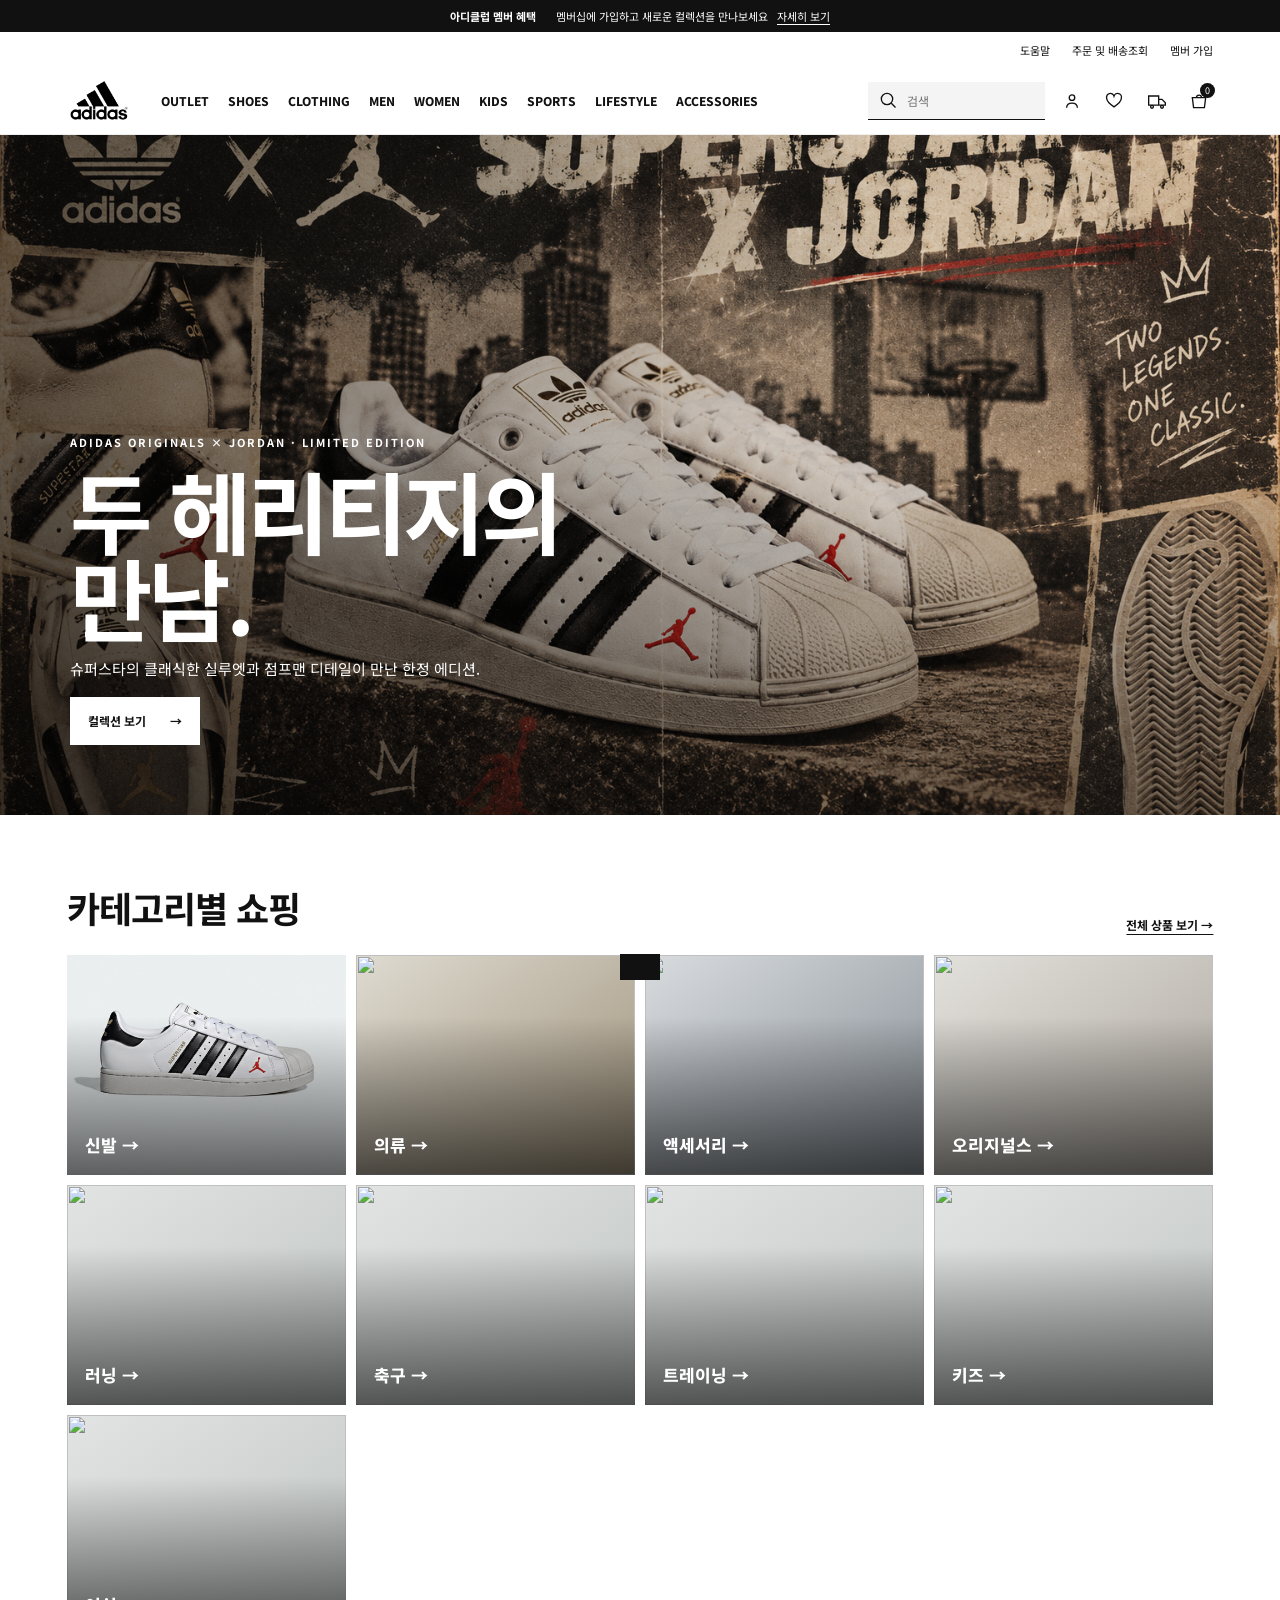
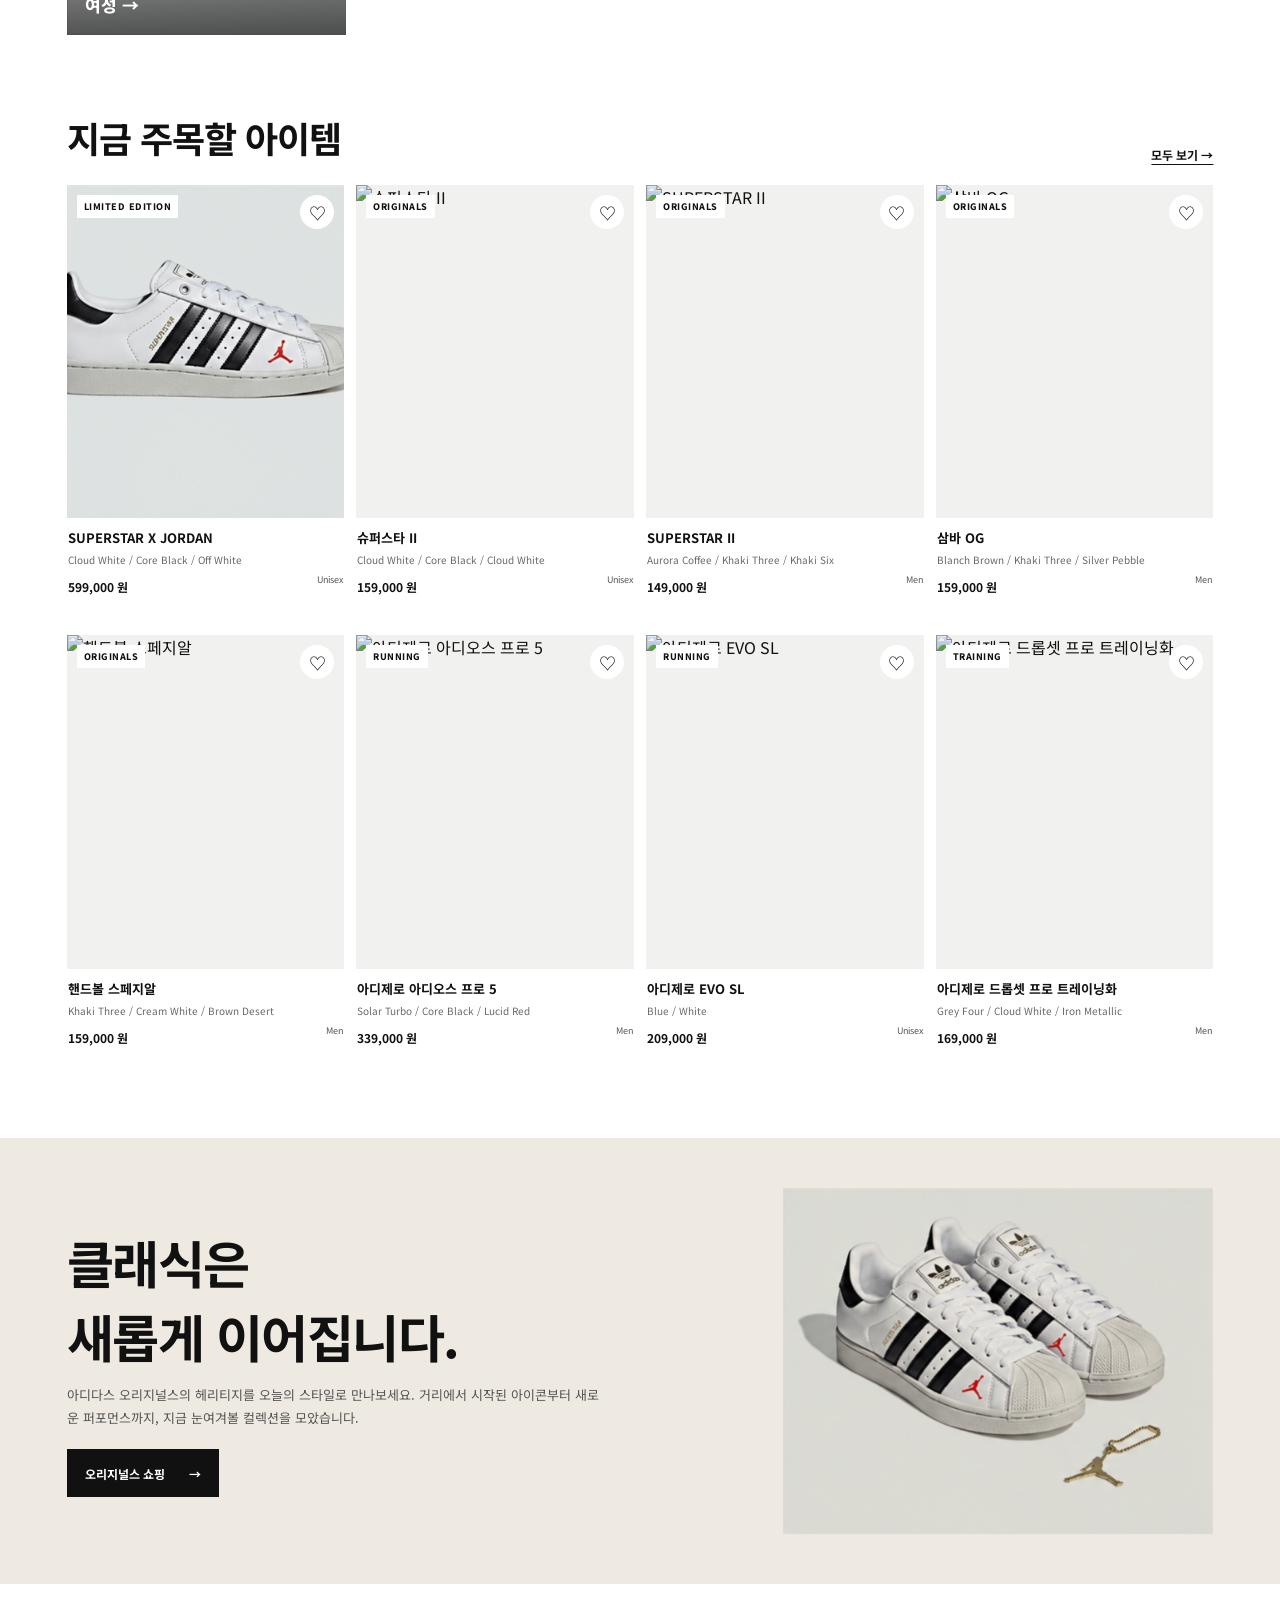
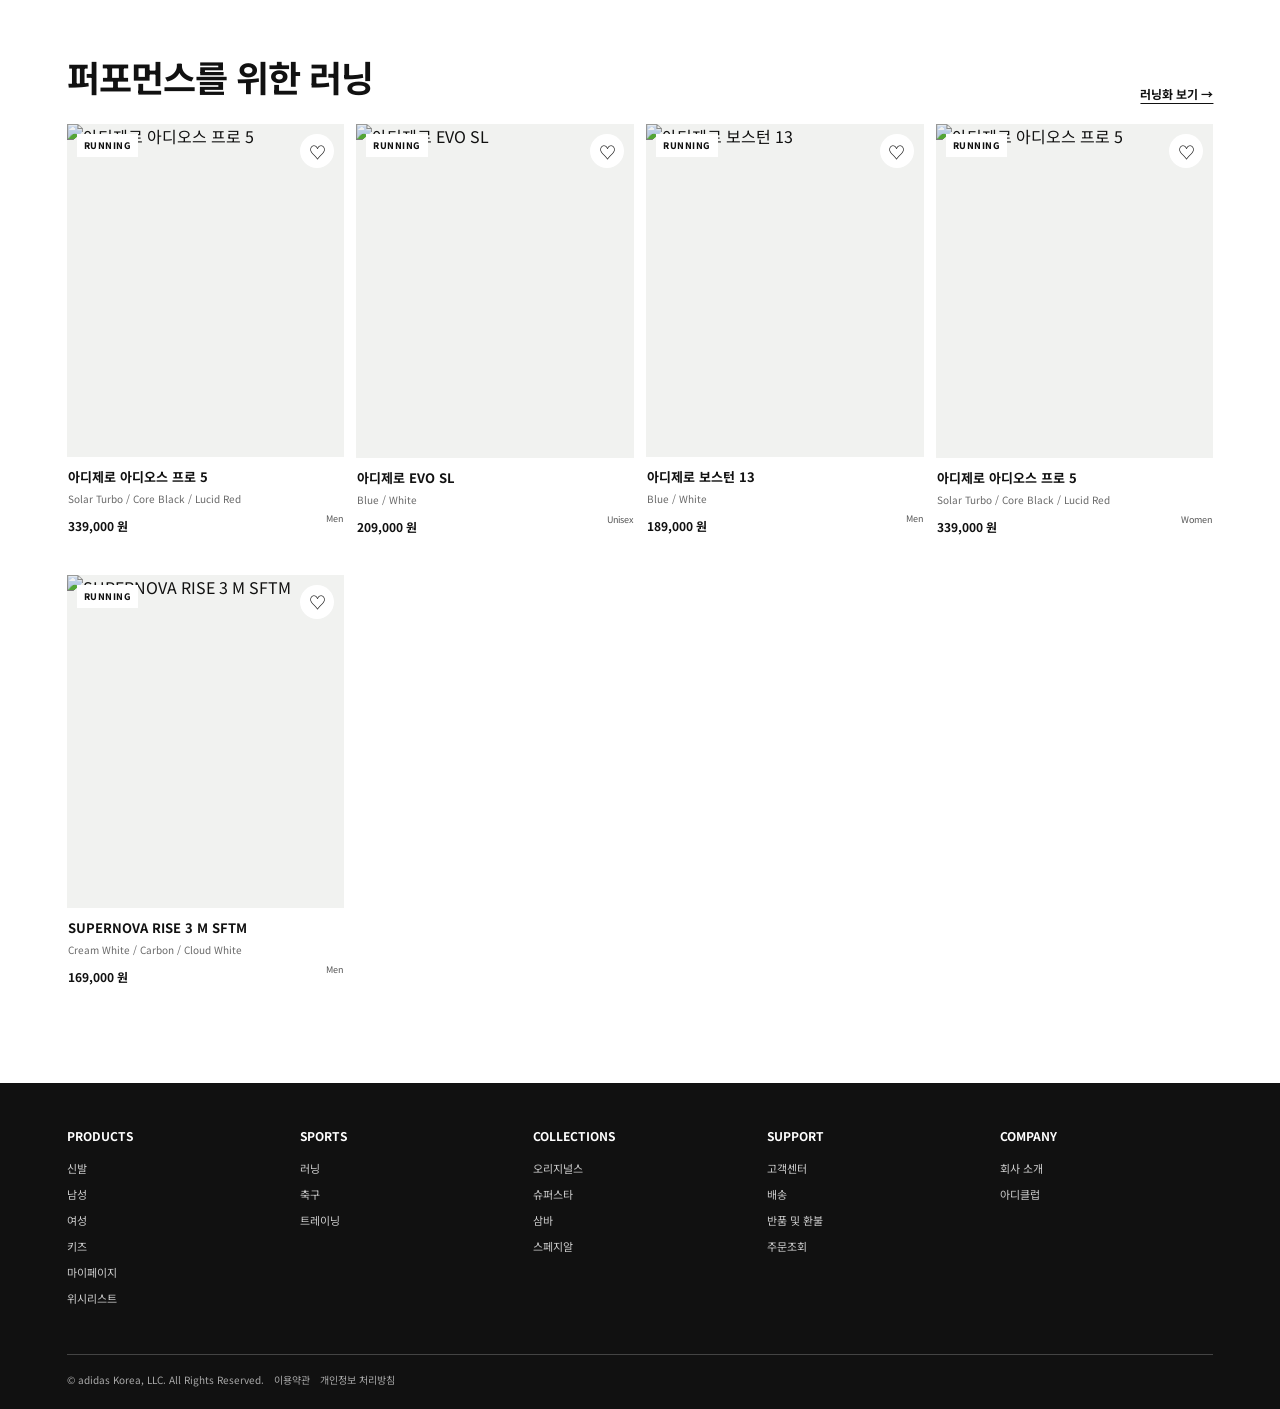
==== index.html @ e8826d16 "Add files via upload" ====
<!doctype html>
<html lang="ko"><head><meta charset="utf-8"><meta name="viewport" content="width=device-width,initial-scale=1"><meta name="theme-color" content="#fff"><title>아디다스 공식 온라인 스토어</title><link rel="stylesheet" href="store.css"></head>
<body data-page="home"><div id="siteHeader"></div>
<main>
  <section class="home-hero"><img src="superstar-jordan-banner.png" alt="SUPERSTAR X JORDAN 캠페인"><div class="home-hero-copy"><div class="eyebrow">ADIDAS ORIGINALS × JORDAN · LIMITED EDITION</div><h1>두 헤리티지의<br>만남.</h1><p>슈퍼스타의 클래식한 실루엣과 점프맨 디테일이 만난 한정 에디션.</p><a class="button-white" href="superstar-jordan.html">컬렉션 보기 <span>→</span></a></div></section>
  <div class="store-container">
    <section class="home-section"><div class="section-heading"><h2>카테고리별 쇼핑</h2><a href="shop.html?group=shoes">전체 상품 보기 →</a></div><div class="category-tiles"><a class="category-tile" href="shop.html?group=shoes"><img src="사진1_왼쪽측면.png" alt=""><span>신발 →</span></a><a class="category-tile" href="shop.html?group=apparel"><img src="https://assets.adidas.com/images/w_500%2Cf_auto%2Cq_auto/70a6980f8aab46d981b2caff95cc1ffb_9366/3_White_KE3537_21_model.jpg" alt=""><span>의류 →</span></a><a class="category-tile" href="shop.html?group=accessories"><img src="https://assets.adidas.com/images/w_500%2Cf_auto%2Cq_auto/9343f200fc4e45fab5b66e4a82f4fa54_9366/Black_KS4133_01_00_standard.jpg" alt=""><span>액세서리 →</span></a><a class="category-tile" href="shop.html?group=originals"><img src="https://assets.adidas.com/images/w_500%2Cf_auto%2Cq_auto/56cf3fa35119429eaad1c23fe228e741_9366/Grey_JQ7008_01_00_standard.jpg" alt=""><span>오리지널스 →</span></a><a class="category-tile" href="shop.html?group=running"><img src="https://assets.adidas.com/images/w_500%2Cf_auto%2Cq_auto/753efeb5c9a14ff6b27a553c275c39fe_9366/13_Blue_KI4776_HM1.jpg" alt=""><span>러닝 →</span></a><a class="category-tile" href="shop.html?group=football"><img src="https://assets.adidas.com/images/w_500%2Cf_auto%2Cq_auto/76fab24f47614338918eaeec1a0e15a5_9366/F50_FG_Green_KJ3433_22_model.jpg" alt=""><span>축구 →</span></a><a class="category-tile" href="shop.html?group=training"><img src="https://assets.adidas.com/images/w_500%2Cf_auto%2Cq_auto/9d2cd93dbb5c49eda4bb0950b386eb81_9366/Grey_LA6249_HM53.jpg" alt=""><span>트레이닝 →</span></a><a class="category-tile" href="shop.html?group=kids"><img src="https://assets.adidas.com/images/w_500%2Cf_auto%2Cq_auto/16e8c5ead8c84953977a2429f35731d9_9366/Pink_KK0449_01_00_standard.jpg" alt=""><span>키즈 →</span></a><a class="category-tile" href="shop.html?group=women"><img src="https://assets.adidas.com/images/w_500%2Cf_auto%2Cq_auto/8c179a7045a049c0b148382cd21a8190_9366/White_KJ8378_01_00_standard.jpg" alt=""><span>여성 →</span></a></div></section>
    <section class="home-section"><div class="section-heading"><h2>지금 주목할 아이템</h2><a href="shop.html?group=shoes">모두 보기 →</a></div><div class="product-grid" id="featuredProducts"></div></section>
  </div>
  <section class="editorial-band"><div><h2>클래식은<br>새롭게 이어집니다.</h2><p>아디다스 오리지널스의 헤리티지를 오늘의 스타일로 만나보세요. 거리에서 시작된 아이콘부터 새로운 퍼포먼스까지, 지금 눈여겨볼 컬렉션을 모았습니다.</p><a class="button-black" href="shop.html?group=originals">오리지널스 쇼핑 <span>→</span></a></div><img src="사진2_두켤레.png" alt="슈퍼스타와 점프맨 디테일"></section>
  <div class="store-container"><section class="home-section"><div class="section-heading"><h2>퍼포먼스를 위한 러닝</h2><a href="shop.html?group=running">러닝화 보기 →</a></div><div class="product-grid" id="runningProducts"></div></section></div>
</main><div id="siteFooter"></div><div id="cartRoot"></div><div class="toast" id="storeToast" role="status"></div><script src="catalog.js"></script><script src="store.js"></script></body></html>
---- store.css ----
@import url('https://fonts.googleapis.com/css2?family=Noto+Sans+KR:wght@400;500;600;700;800;900&display=swap');
:root{--ink:#111;--line:#dedede;--muted:#686868;--paper:#f5f5f2;--acid:#ede734;--red:#a6382b}
*{box-sizing:border-box}html{scroll-behavior:smooth}body{margin:0;color:var(--ink);font-family:'Noto Sans KR',Arial,sans-serif}button,input,select{font:inherit}button,a{color:inherit}button{cursor:pointer}a{text-decoration:none}
.promo{min-height:32px;display:flex;align-items:center;justify-content:center;gap:9px;background:#111;color:#fff;font-size:11px}.promo a{text-decoration:underline;text-underline-offset:3px}
.utility{height:35px;display:flex;justify-content:flex-end;align-items:center;gap:22px;padding:0 5.2%;font-size:11px}.utility a:hover{text-decoration:underline}
.store-nav{height:68px;position:sticky;top:0;z-index:20;background:#fff;display:flex;align-items:center;gap:30px;padding:0 5.2%;border-bottom:1px solid #eee}
.store-logo img{display:block;width:64px;height:auto}.store-links{height:100%;display:flex;align-items:center;gap:19px;flex:1}.store-links a{height:100%;display:flex;align-items:center;position:relative;font-size:12px;font-weight:800}.store-links a:hover:after{content:'';position:absolute;bottom:0;left:0;right:0;height:3px;background:#111}
.store-tools{display:flex;align-items:center;gap:12px}.store-search{height:38px;display:flex;align-items:center;gap:7px;padding:0 10px;background:#f4f4f4;border-bottom:1px solid #111}.store-search input{width:130px;border:0;outline:0;background:transparent;font-size:12px}.store-search svg,.store-icon svg{width:20px;height:20px;fill:none;stroke:currentColor;stroke-width:1.6}.store-icon{position:relative;display:grid;place-items:center;width:30px;height:34px;border:0;background:none}.store-icon .count{position:absolute;right:-2px;top:-1px;min-width:15px;height:15px;padding:0 3px;border-radius:9px;background:#111;color:white;font-size:9px;text-align:center;line-height:15px}
.store-container{max-width:1520px;margin:auto;padding:0 5.2%}.store-crumb{padding:20px 0;color:#666;font-size:11px}.store-crumb a:hover{text-decoration:underline}
.product-page-gallery:has(img:only-child){grid-template-columns:1fr}
.home-hero{position:relative;min-height:min(680px,62vw);display:flex;align-items:flex-end;overflow:hidden;background:#201d19;color:#fff}.home-hero img{position:absolute;inset:0;width:100%;height:100%;object-fit:cover;object-position:center}.home-hero:after{content:'';position:absolute;inset:0;background:linear-gradient(90deg,#0009,#0001 68%),linear-gradient(0deg,#0007,transparent 55%)}.home-hero-copy{position:relative;z-index:1;max-width:660px;padding:5.5%}.home-hero-copy .eyebrow{font-size:11px;letter-spacing:2px;font-weight:700}.home-hero-copy h1{max-width:650px;margin:16px 0;font-size:clamp(42px,7vw,92px);line-height:.97;letter-spacing:-4px}.home-hero-copy p{font-size:15px;line-height:1.7}.button-black,.button-white{min-height:48px;display:inline-flex;align-items:center;justify-content:center;gap:24px;padding:0 17px;background:#fff;color:#111;border:1px solid #fff;font-weight:700;font-size:12px}.button-black{background:#111;color:#fff;border-color:#111}.button-white:hover{background:var(--acid);border-color:var(--acid)}.button-black:hover{background:#333}
.home-section{padding:66px 0 10px}.section-heading{display:flex;align-items:end;justify-content:space-between;gap:20px;margin-bottom:22px}.section-heading h2{margin:0;font-size:clamp(24px,3vw,36px);letter-spacing:-1px}.section-heading a{font-size:12px;font-weight:700;text-decoration:underline;text-underline-offset:4px}.category-tiles{display:grid;grid-template-columns:repeat(4,1fr);gap:10px}.category-tile{position:relative;min-height:220px;display:flex;align-items:flex-end;overflow:hidden;padding:18px;background:linear-gradient(145deg,#e2e4e3,#bfc4c1)}.category-tile:before{content:'';position:absolute;inset:0;background:linear-gradient(0deg,#0008,transparent 65%);transition:opacity .25s}.category-tile:nth-child(2){background:linear-gradient(145deg,#dfdbd1,#9a8d76)}.category-tile:nth-child(3){background:linear-gradient(145deg,#d8dcdf,#848b92)}.category-tile:nth-child(4){background:linear-gradient(145deg,#e3e1dc,#a9a39b)}.category-tile:hover:before{opacity:.7}.category-tile span{position:relative;color:#fff;font-size:17px;font-weight:800}
.product-grid{display:grid;grid-template-columns:repeat(4,minmax(0,1fr));gap:28px 12px}.product-card{min-width:0;position:relative}.product-card>a:first-child{display:block}.product-card-image{position:relative;overflow:hidden;aspect-ratio:4/4.8;background:#f1f2f0}.product-card-image img{width:100%;height:100%;object-fit:cover;display:block;mix-blend-mode:multiply;transition:transform .35s}.product-card:hover .product-card-image img{transform:scale(1.035)}.product-badge{position:absolute;top:10px;left:10px;padding:5px 7px;background:#fff;font-size:9px;font-weight:800;letter-spacing:.5px}.product-wish{position:absolute;right:10px;top:10px;border:0;background:#fff;width:34px;height:34px;border-radius:50%;font-size:17px}.product-meta{padding:10px 1px}.product-meta h3{font-size:13px;margin:0 0 5px;font-weight:700}.product-meta p{margin:0 0 6px;font-size:10px;color:var(--muted)}.product-meta strong{font-size:12px}.product-meta .tag{float:right;font-size:9px;color:#555}
.editorial-band{margin-top:70px;padding:50px 5.2%;background:#eeeae1;display:flex;align-items:center;justify-content:space-between;gap:35px}.editorial-band h2{font-size:clamp(28px,4vw,52px);margin:0 0 10px;letter-spacing:-1.5px}.editorial-band p{max-width:540px;color:#555;font-size:13px;line-height:1.8;margin:0 0 20px}.editorial-band img{width:min(38%,430px);mix-blend-mode:multiply}
.category-heading{padding:28px 0 16px}.category-heading h1{font-size:32px;margin:0 0 9px}.category-heading p{color:#555;font-size:12px;margin:0}.category-controls{display:flex;align-items:center;justify-content:space-between;border-top:1px solid var(--line);border-bottom:1px solid var(--line);padding:13px 0;margin:13px 0 24px}.category-controls label{font-size:12px}.category-controls select{margin-left:8px;padding:8px 30px 8px 9px;border:1px solid #aaa;background:#fff}.result-count{color:#666;font-size:11px}.product-page{display:grid;grid-template-columns:minmax(0,1.5fr) minmax(340px,.75fr);gap:54px;align-items:start}.product-page-gallery{display:grid;grid-template-columns:1fr 1fr;gap:8px}.product-page-gallery img{width:100%;aspect-ratio:1;object-fit:cover;background:#f0f1ef;mix-blend-mode:multiply}.product-page-info{position:sticky;top:88px;padding:14px 0 25px}.product-page-info .eyebrow{color:#777;font-weight:700;font-size:10px;letter-spacing:1.1px}.product-page-info h1{font-size:29px;line-height:1.2;margin:12px 0 7px}.product-page-info .subtitle{color:#555;font-size:12px}.product-rating{font-size:12px;margin:16px 0 10px}.product-price{font-size:19px;font-weight:800;margin:18px 0}.product-color{font-size:12px;color:#555;margin:12px 0 18px}.size-title{display:flex;justify-content:space-between;align-items:center;font-size:12px;margin:20px 0 10px}.size-title a{text-decoration:underline}.product-sizes{display:grid;grid-template-columns:repeat(5,1fr);gap:7px}.product-sizes button{height:42px;background:white;border:1px solid #bbb;font-size:12px}.product-sizes button:hover,.product-sizes button.selected{border:2px solid #111}.detail-add{width:100%;height:53px;display:flex;justify-content:space-between;align-items:center;margin-top:18px;padding:0 17px;background:#111;color:#fff;border:0;font-size:13px;font-weight:700}.detail-add:hover{background:#333}.detail-desc{margin:25px 0;padding:20px 0;border-top:1px solid #ddd;border-bottom:1px solid #ddd;color:#555;font-size:12px;line-height:1.8}.store-rating-line{font-size:12px}
.site-footer{margin-top:76px;padding:44px 5.2% 20px;background:#111;color:#fff}.footer-columns{max-width:1520px;margin:auto;display:grid;grid-template-columns:repeat(5,1fr);gap:20px}.footer-columns h3{font-size:12px;margin:0 0 16px}.footer-columns a{display:block;color:#ccc;font-size:11px;margin:10px 0}.footer-columns a:hover{color:#fff;text-decoration:underline}.footer-legal{max-width:1520px;margin:38px auto 0;padding-top:16px;border-top:1px solid #444;color:#aaa;font-size:10px;line-height:1.8}
.cart-shade{display:none;position:fixed;inset:0;z-index:60;background:#0007}.cart-shade.open{display:block}.cart-panel{position:absolute;right:0;top:0;height:100%;width:min(440px,100%);padding:22px;background:#fff;overflow:auto;box-shadow:-8px 0 30px #0002}.cart-panel-head{display:flex;justify-content:space-between;align-items:center;padding-bottom:16px;border-bottom:1px solid #ddd}.cart-panel-head h2{font-size:19px;margin:0}.cart-close{border:0;background:none;font-size:26px}.cart-line{display:grid;grid-template-columns:90px 1fr;gap:13px;padding:17px 0;border-bottom:1px solid #ddd}.cart-line img{width:90px;height:90px;object-fit:cover;background:#f1f1ef;mix-blend-mode:multiply}.cart-line h3{margin:0 0 6px;font-size:13px}.cart-line p{margin:4px 0;color:#666;font-size:10px}.cart-quantity{display:flex;align-items:center;gap:9px;margin-top:9px}.cart-quantity button{width:26px;height:26px;border:1px solid #bbb;background:white}.cart-total{display:flex;justify-content:space-between;border-top:1px solid #ddd;padding:18px 0;font-size:13px;font-weight:800}.cart-empty{padding:60px 0;text-align:center;color:#555;font-size:13px}.checkout-form{display:grid;gap:12px}.checkout-form label{display:grid;gap:6px;font-size:11px;font-weight:700}.checkout-form input{border:1px solid #aaa;padding:12px;font:inherit;font-weight:400}.checkout-form button,.checkout-next{width:100%;min-height:48px;background:#111;color:#fff;border:0;margin-top:10px;font-weight:700}.checkout-option{display:flex!important;align-items:center;grid-template-columns:20px 1fr!important;gap:9px!important;padding:13px;border:1px solid #ddd}.order-status{margin-top:12px;padding:13px;background:#f3f3f1;font-size:11px;line-height:1.8}.toast{position:fixed;z-index:80;bottom:20px;left:50%;transform:translate(-50%,100px);padding:13px 20px;background:#111;color:#fff;font-size:12px;transition:.25s}.toast.show{transform:translate(-50%,0)}
@media(max-width:900px){.store-nav{gap:18px;padding:0 3%}.store-links{gap:11px}.store-links a{font-size:10px}.store-container{padding:0 3%}.product-grid{grid-template-columns:repeat(3,minmax(0,1fr))}.product-page{gap:28px}.store-search input{width:85px}}
.category-official-link{display:inline-block;margin-top:9px;font-size:11px;text-decoration:underline;text-underline-offset:3px}
@media(max-width:650px){.promo{min-height:30px;font-size:10px}.utility{display:none}.store-nav{height:58px;padding:0 13px;gap:15px}.store-logo img{width:48px}.store-links{display:none}.store-tools{margin-left:auto;gap:7px}.store-search{width:32px;padding:0;justify-content:center;background:#fff;border:0}.store-search input{display:none}.store-container{padding:0 14px}.store-crumb{padding:13px 0;font-size:10px}.home-hero{min-height:590px;min-height:75svh}.home-hero img{object-position:58% center}.home-hero-copy{padding:24px}.home-hero-copy h1{font-size:51px;letter-spacing:-2.7px}.home-hero-copy p{font-size:12px}.category-tiles{grid-template-columns:repeat(2,1fr);gap:8px}.category-tile{min-height:155px;padding:12px}.category-tile span{font-size:14px}.home-section{padding-top:43px}.section-heading h2{font-size:23px}.section-heading a{font-size:10px}.product-grid{grid-template-columns:repeat(2,minmax(0,1fr));gap:19px 8px}.product-meta h3{font-size:12px}.product-meta strong{font-size:11px}.product-badge{top:7px;left:7px;font-size:8px}.product-wish{top:7px;right:7px;width:29px;height:29px}.editorial-band{margin-top:45px;padding:30px 18px;display:block}.editorial-band img{width:100%;max-height:210px;object-fit:cover;margin-top:18px}.category-heading{padding-top:15px}.category-heading h1{font-size:26px}.category-controls{align-items:flex-start;gap:8px}.product-page{display:flex;flex-direction:column;gap:0}.product-page-gallery{width:calc(100% + 28px);margin-left:-14px;display:flex;overflow:auto;scroll-snap-type:x mandatory}.product-page-gallery img{flex:0 0 100%;scroll-snap-align:start}.product-page-info{position:static;width:100%;padding-top:22px}.product-page-info h1{font-size:24px}.product-sizes{grid-template-columns:repeat(4,1fr)}.footer-columns{grid-template-columns:repeat(2,1fr);gap:20px 13px}.site-footer{padding:35px 18px 17px}.footer-legal{margin-top:25px}.cart-panel{padding:18px}}
.store-tools{position:relative}.search-results{display:none;position:absolute;z-index:45;right:155px;top:44px;width:min(390px,calc(100vw - 28px));max-height:70vh;overflow:auto;background:#fff;border:1px solid #ddd;box-shadow:0 12px 30px #0002}.search-results.open{display:block}.search-hit{display:grid;grid-template-columns:58px 1fr auto;align-items:center;gap:11px;padding:9px;border-bottom:1px solid #eee}.search-hit:hover{background:#f5f5f5}.search-hit img{width:58px;height:58px;object-fit:cover;background:#f1f1ef}.search-hit span{display:grid;gap:5px}.search-hit b{font-size:12px}.search-hit small{color:#666;font-size:10px}.search-hit strong{font-size:10px}.search-empty{margin:0;padding:18px;font-size:12px;color:#555}.checkout-note{margin:12px 0;color:#666;font-size:10px;line-height:1.6}
.search-results{right:0;left:auto}
@media(max-width:650px){.store-nav{gap:10px}.store-logo img{width:42px}.store-tools{gap:4px}.store-search{width:clamp(118px,36vw,150px);padding:0 7px;gap:5px}.store-search input{display:block;width:100%;min-width:0;font-size:11px}.store-icon{width:27px}.search-results{right:0;left:auto;top:43px;width:min(360px,calc(100vw - 24px))}}
.category-tile img{position:absolute;z-index:0;inset:0;width:100%;height:100%;object-fit:cover;transition:transform .4s}.category-tile:before{z-index:1;background:linear-gradient(0deg,#0009,transparent 72%)}.category-tile:hover img{transform:scale(1.045)}.category-tile span{z-index:2}
.cart-panel{width:min(480px,100vw);padding:24px clamp(16px,4vw,26px)}.cart-panel-head{position:sticky;top:0;z-index:2;padding:14px 0;background:#fff}.cart-item-row{display:grid;grid-template-columns:104px minmax(0,1fr);gap:15px;padding:18px 0;border-bottom:1px solid #e4e4e4}.cart-item-row>img{width:104px;height:112px;object-fit:cover;background:#f1f2f0}.cart-item-copy h3{margin:0 0 7px;font-size:14px}.cart-item-copy p{margin:4px 0;color:#666;font-size:11px;line-height:1.5}.cart-item-copy>strong{display:block;margin-top:8px;font-size:12px}.cart-quantity{gap:7px}.cart-quantity span{min-width:20px;text-align:center;font-size:12px}.checkout-summary{margin:16px 0;padding:16px;background:#f4f4f2;font-size:12px;line-height:1.8}.checkout-summary p{margin:7px 0;color:#555}.checkout-summary>strong{display:block;margin-top:10px}
.order-card{margin:16px 0;padding:16px;border:1px solid #ddd;background:#fff}.order-card>header{display:flex;justify-content:space-between;align-items:flex-start;gap:12px;padding-bottom:12px;border-bottom:1px solid #eee}.order-card>header div{display:grid;gap:5px}.order-card>header b{font-size:14px}.order-card>header small,.order-card small{color:#666;font-size:10px}.order-card-product{display:grid;grid-template-columns:68px 1fr;align-items:center;gap:12px;padding:12px 0;border-bottom:1px solid #eee}.order-card-product img{width:68px;height:68px;object-fit:cover;background:#f2f2f0}.order-card-product p{font-size:11px;line-height:1.6;margin:0}.order-card-total{display:flex;justify-content:space-between;padding:12px 0;font-size:11px}.order-tracking{padding:14px;background:#f4f4f2}.order-tracking>b{font-size:12px}.order-tracking>p{margin:7px 0;color:#555;font-size:10px}.tracking-meter{height:6px;margin:13px 0 5px;background:#ddd;overflow:hidden}.tracking-meter span{display:block;height:100%;background:#111;transition:width .4s}.tracking-timeline{display:grid;grid-template-columns:repeat(4,minmax(0,1fr));margin:16px 0 13px}.tracking-step{position:relative;display:grid;justify-items:center;gap:7px;text-align:center}.tracking-step:after{position:absolute;content:'';height:1px;left:50%;right:-50%;top:6px;background:#ccc}.tracking-step:last-child:after{display:none}.tracking-step i{position:relative;z-index:1;width:13px;height:13px;border:1px solid #aaa;border-radius:50%;background:#f4f4f2}.tracking-step.done i,.tracking-step.current i{border-color:#111;background:#111}.tracking-step span{font-size:9px;line-height:1.4;color:#666}.tracking-step.current span{color:#111;font-weight:800}.tracking-destination{display:grid;gap:8px;padding-top:11px;border-top:1px solid #ddd;font-size:10px;line-height:1.6;overflow-wrap:anywhere}.tracking-map-link{justify-self:start;font-size:10px;font-weight:700;text-decoration:underline;text-underline-offset:3px}.tracking-disclaimer{display:block;margin-top:10px;color:#777;font-size:9px;line-height:1.5}.cancel-order-button{width:100%;min-height:42px;margin-top:10px;border:1px solid #111;background:#fff;font-size:11px;font-weight:700}.cancel-order-button:hover{background:#f2f2f2}
@media(max-width:650px){.cart-panel{width:100vw;padding:17px 15px}.cart-item-row{grid-template-columns:86px minmax(0,1fr);gap:12px}.cart-item-row>img{width:86px;height:96px}.order-card{padding:13px}.order-card>header{display:grid}.tracking-step span{font-size:8px}}
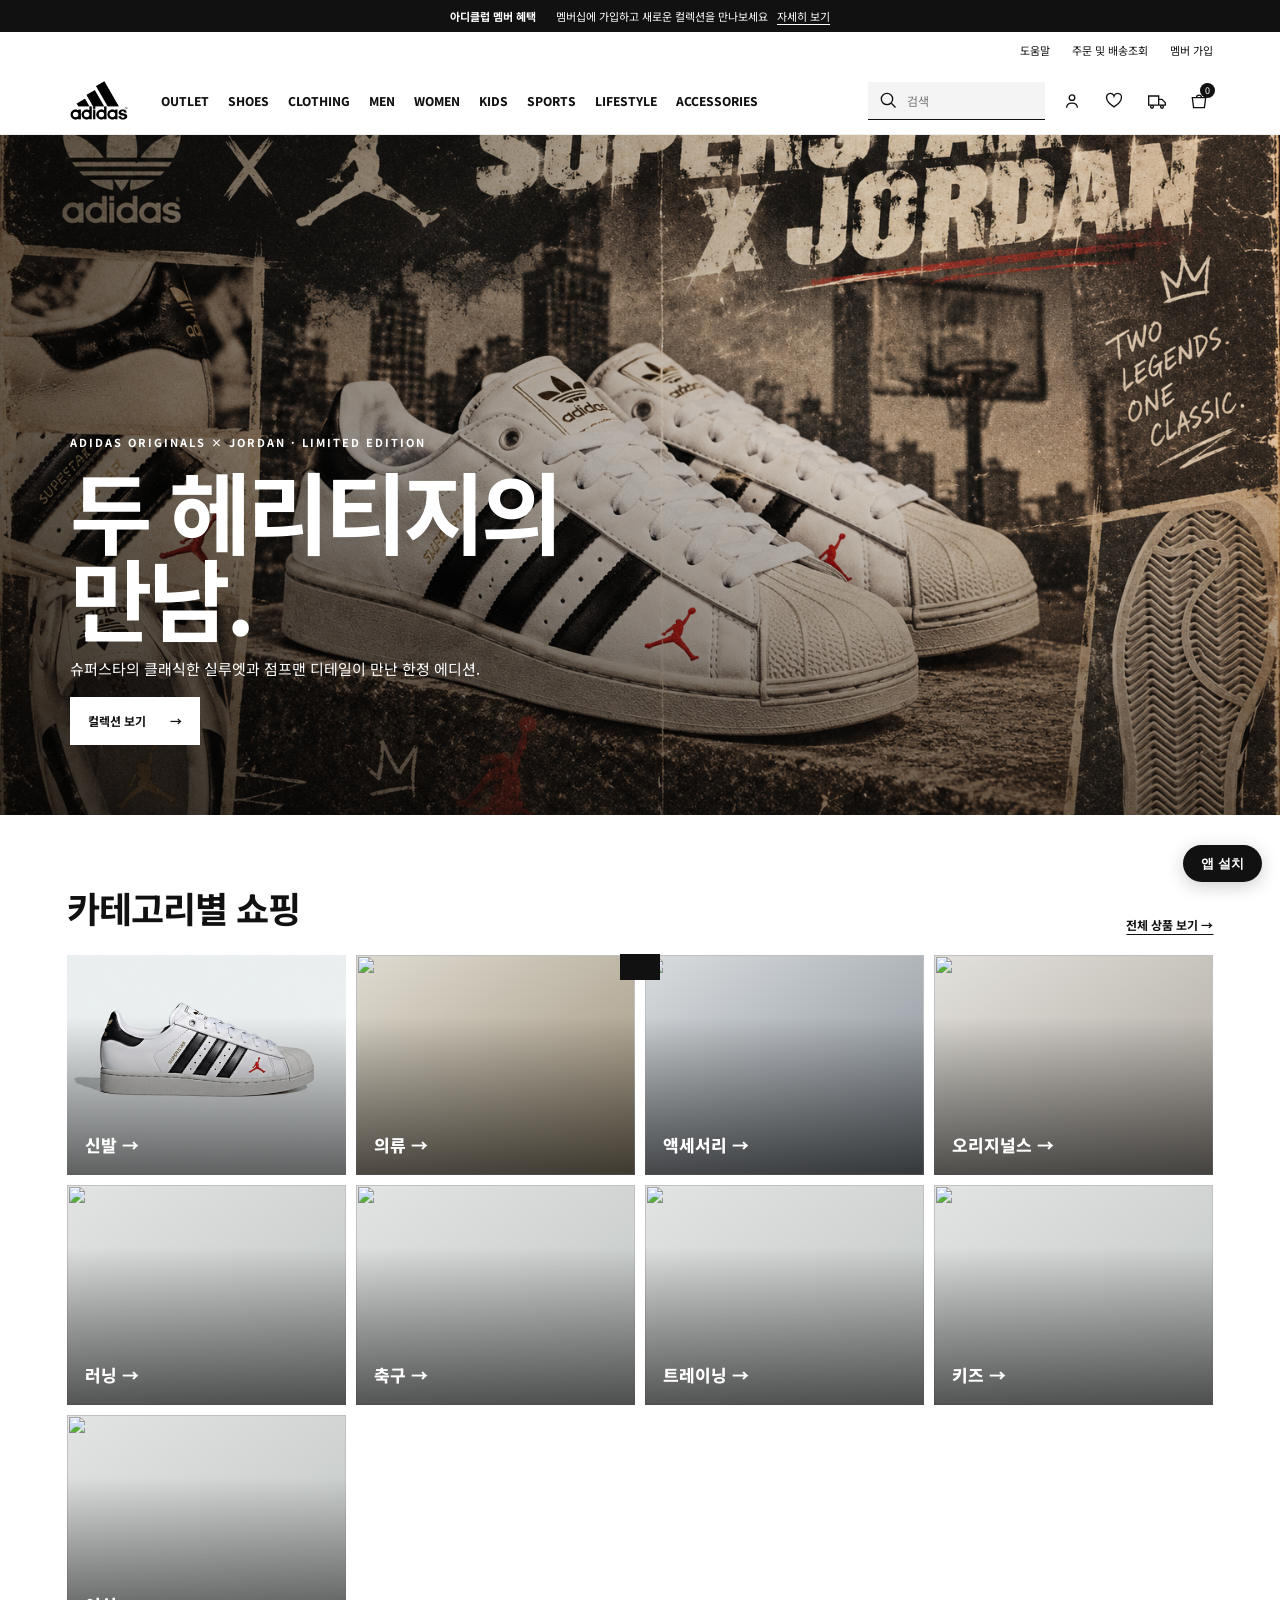
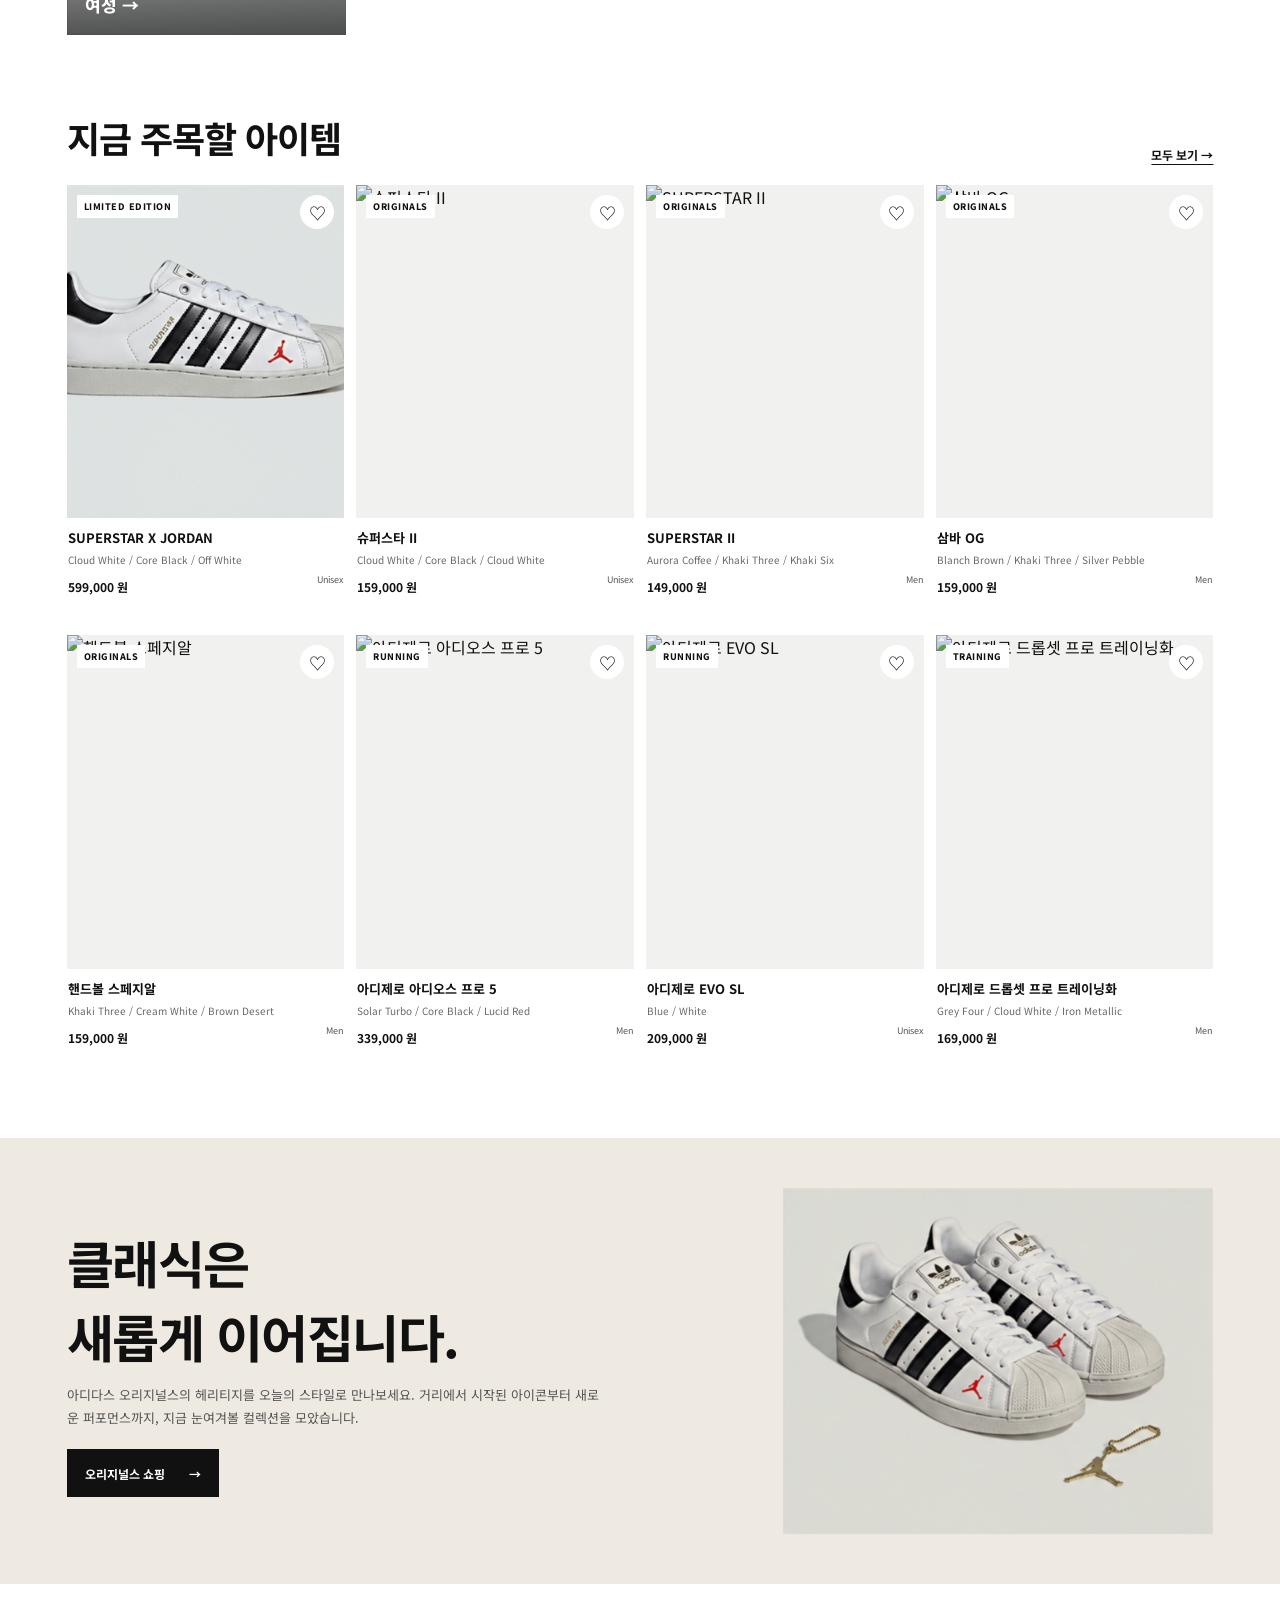
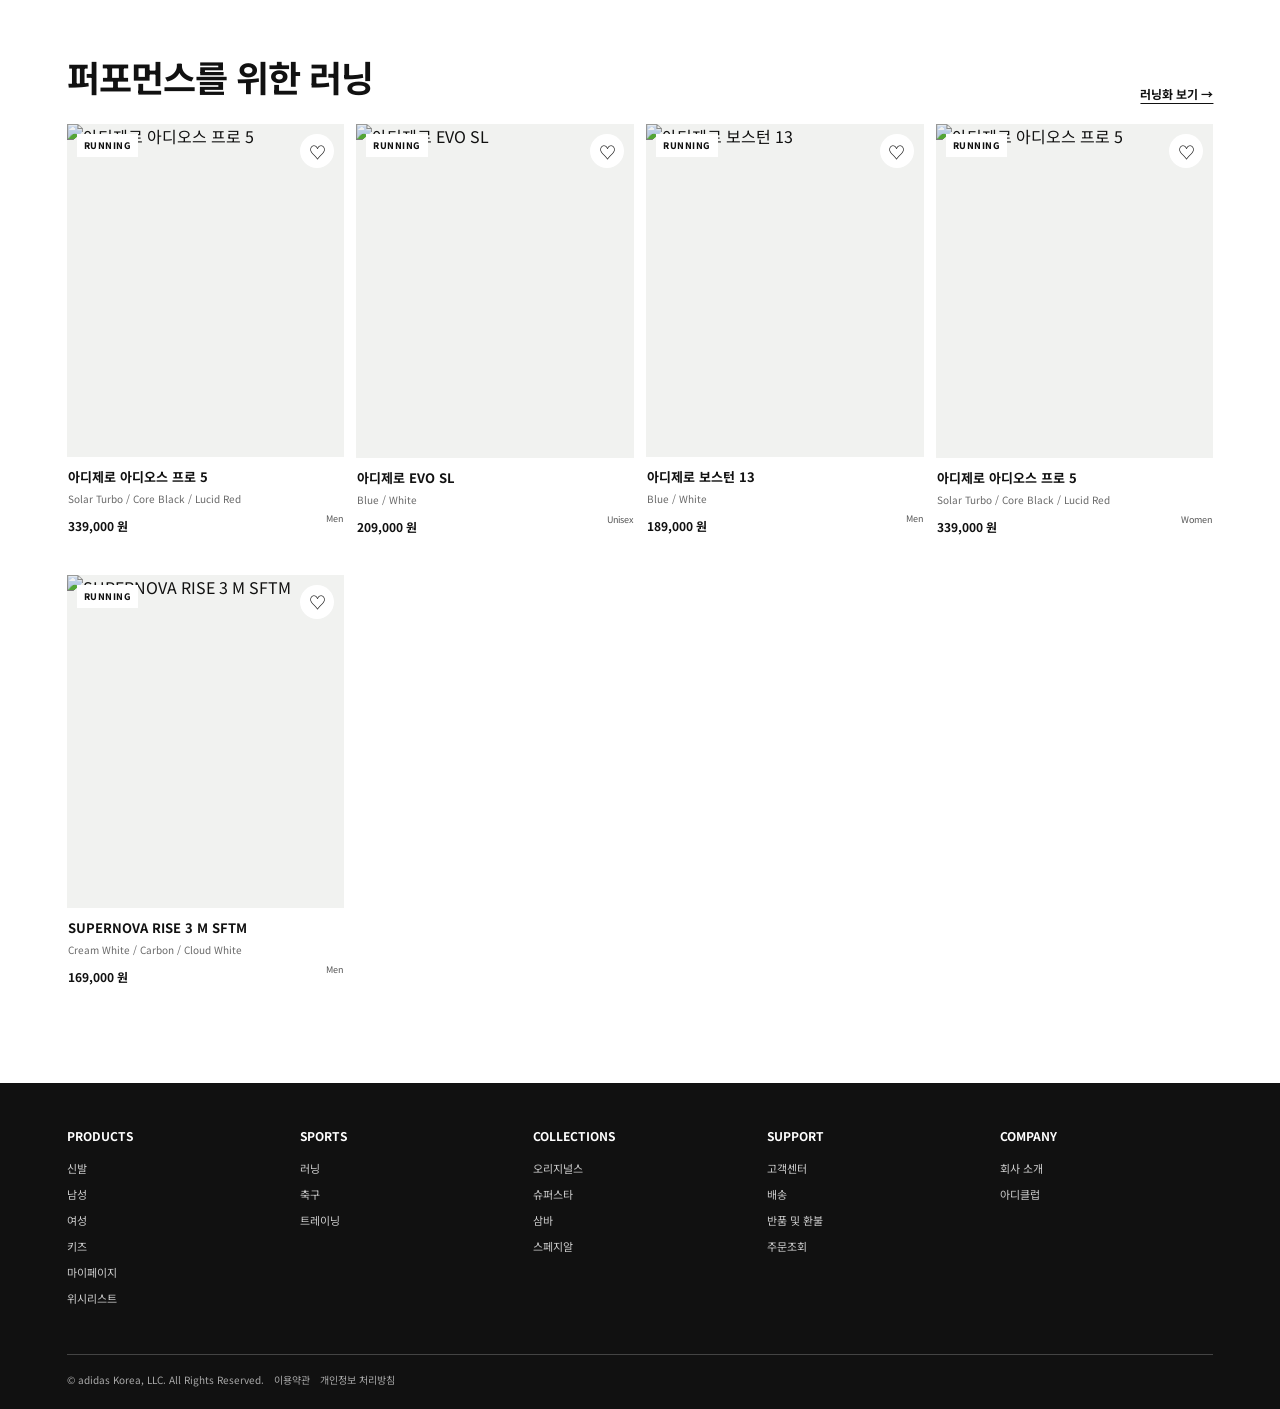
==== commit 6c165a99: "Add files via upload" ====
--- a/index.html
+++ b/index.html
@@ -1,5 +1,5 @@
 <!doctype html>
-<html lang="ko"><head><meta charset="utf-8"><meta name="viewport" content="width=device-width,initial-scale=1"><meta name="theme-color" content="#fff"><title>아디다스 공식 온라인 스토어</title><link rel="stylesheet" href="store.css"></head>
+<html lang="ko"><head><meta charset="utf-8"><meta name="viewport" content="width=device-width,initial-scale=1"><meta name="theme-color" content="#111"><link rel="manifest" href="manifest.webmanifest"><link rel="icon" type="image/png" sizes="192x192" href="adidas-app-192.png"><link rel="apple-touch-icon" href="adidas-app-192.png"><title>아디다스 공식 온라인 스토어</title><link rel="stylesheet" href="store.css"></head>
 <body data-page="home"><div id="siteHeader"></div>
 <main>
   <section class="home-hero"><img src="superstar-jordan-banner.png" alt="SUPERSTAR X JORDAN 캠페인"><div class="home-hero-copy"><div class="eyebrow">ADIDAS ORIGINALS × JORDAN · LIMITED EDITION</div><h1>두 헤리티지의<br>만남.</h1><p>슈퍼스타의 클래식한 실루엣과 점프맨 디테일이 만난 한정 에디션.</p><a class="button-white" href="superstar-jordan.html">컬렉션 보기 <span>→</span></a></div></section>
@@ -9,4 +9,4 @@
   </div>
   <section class="editorial-band"><div><h2>클래식은<br>새롭게 이어집니다.</h2><p>아디다스 오리지널스의 헤리티지를 오늘의 스타일로 만나보세요. 거리에서 시작된 아이콘부터 새로운 퍼포먼스까지, 지금 눈여겨볼 컬렉션을 모았습니다.</p><a class="button-black" href="shop.html?group=originals">오리지널스 쇼핑 <span>→</span></a></div><img src="사진2_두켤레.png" alt="슈퍼스타와 점프맨 디테일"></section>
   <div class="store-container"><section class="home-section"><div class="section-heading"><h2>퍼포먼스를 위한 러닝</h2><a href="shop.html?group=running">러닝화 보기 →</a></div><div class="product-grid" id="runningProducts"></div></section></div>
-</main><div id="siteFooter"></div><div id="cartRoot"></div><div class="toast" id="storeToast" role="status"></div><script src="catalog.js"></script><script src="store.js"></script></body></html>
+</main><div id="siteFooter"></div><div id="cartRoot"></div><div class="toast" id="storeToast" role="status"></div><script src="catalog.js"></script><script src="store.js"></script><script src="pwa.js"></script></body></html>
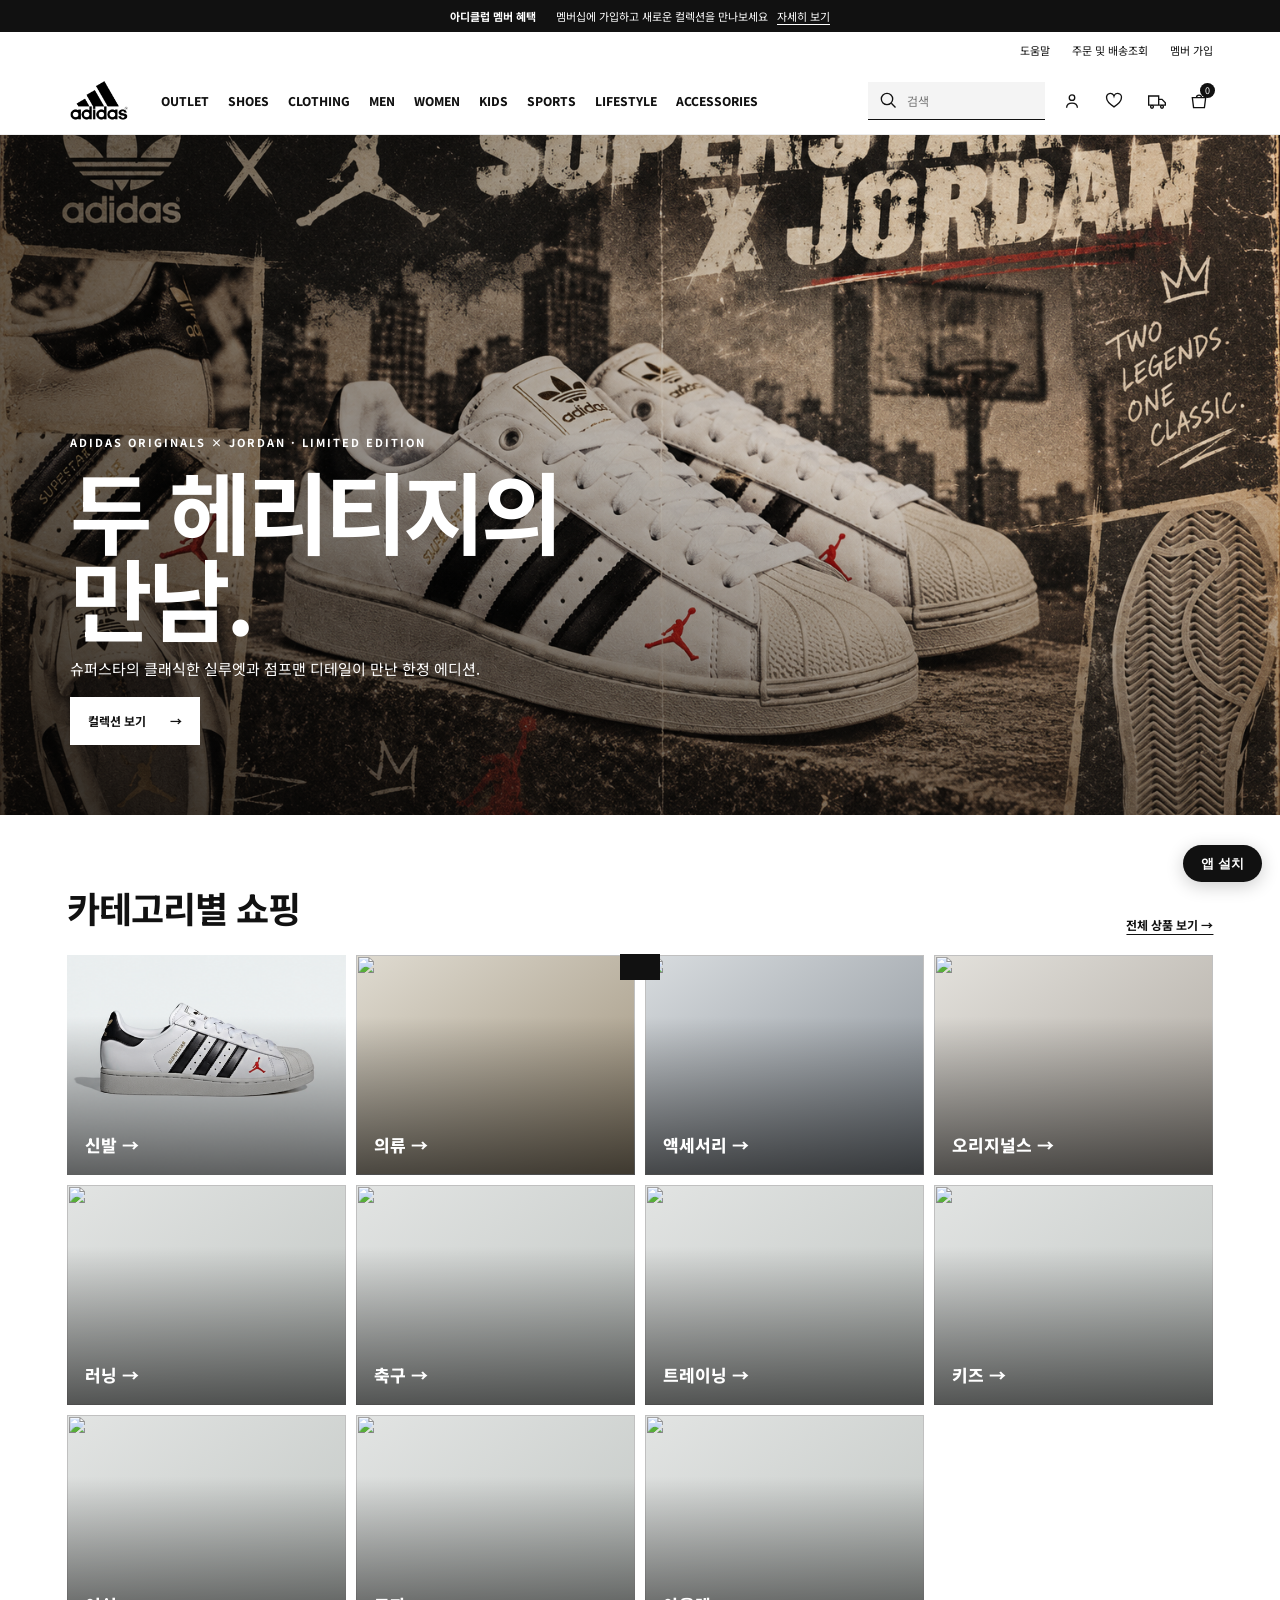
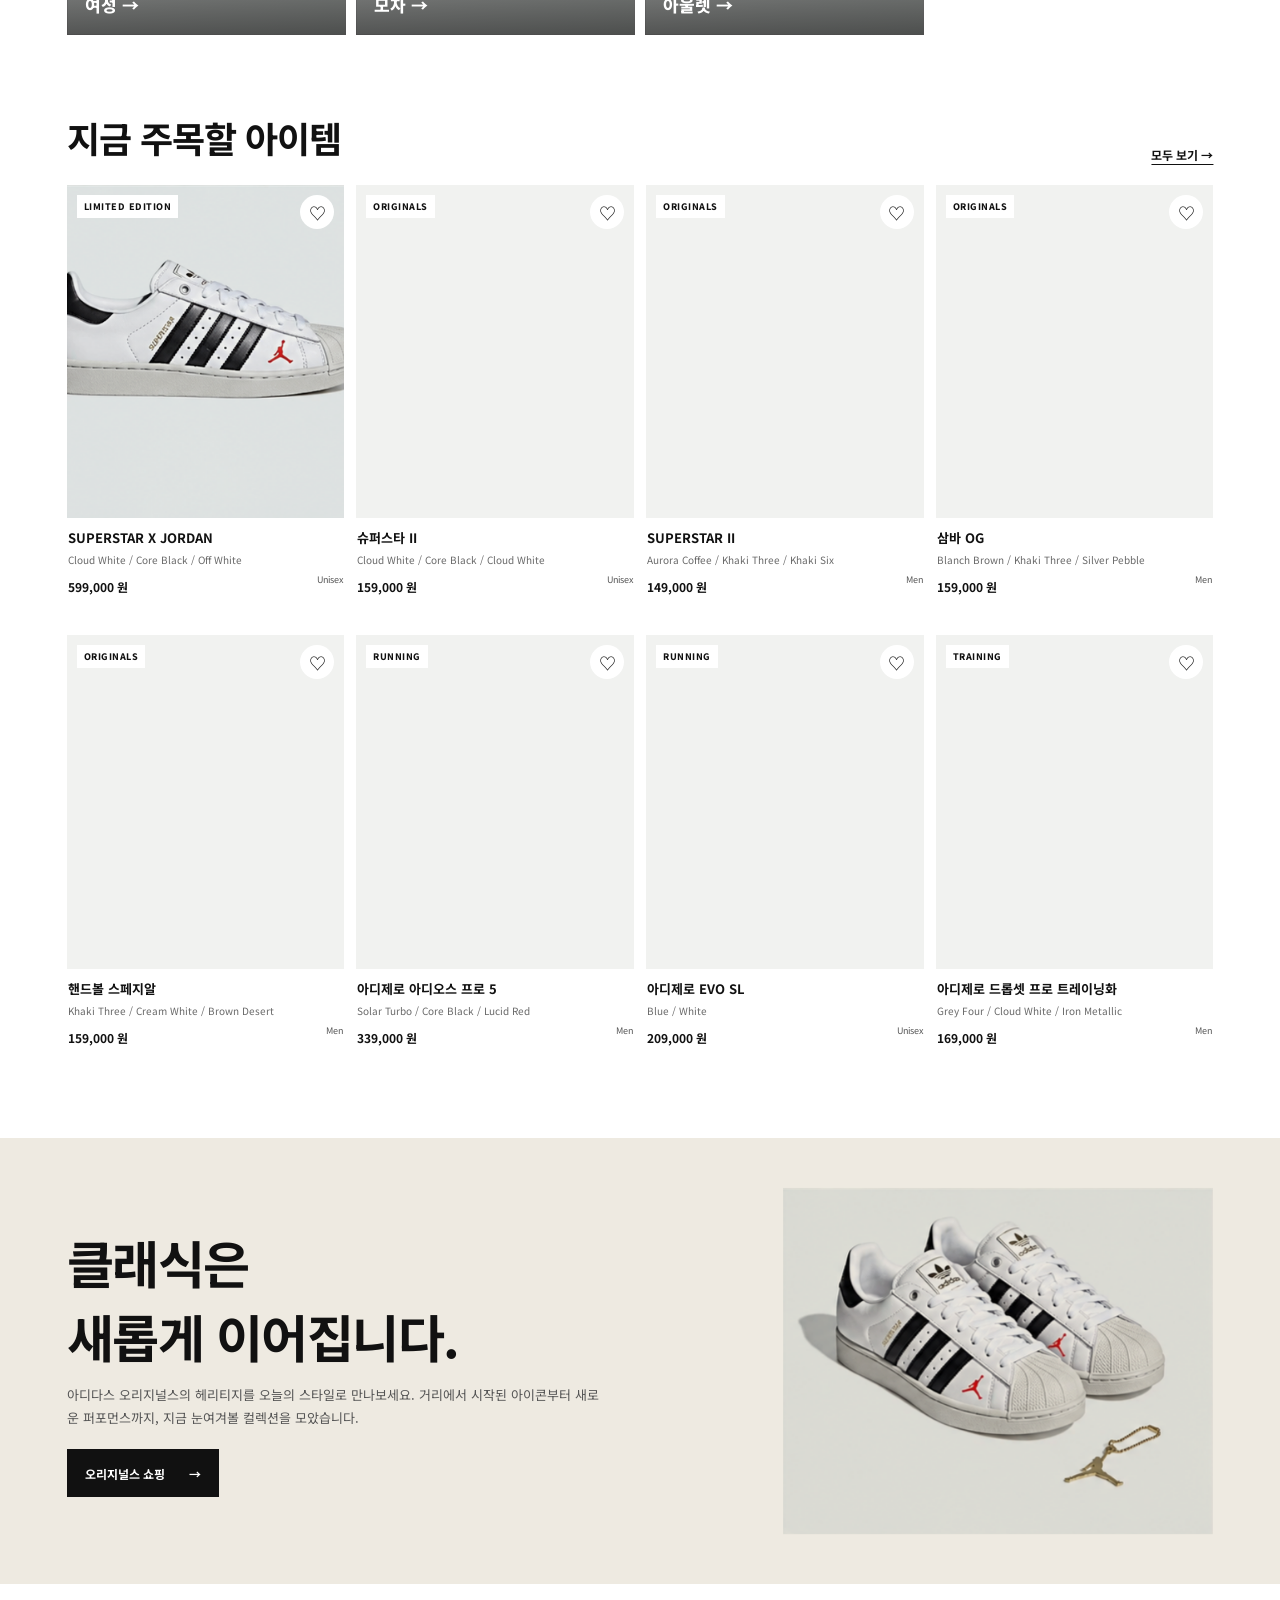
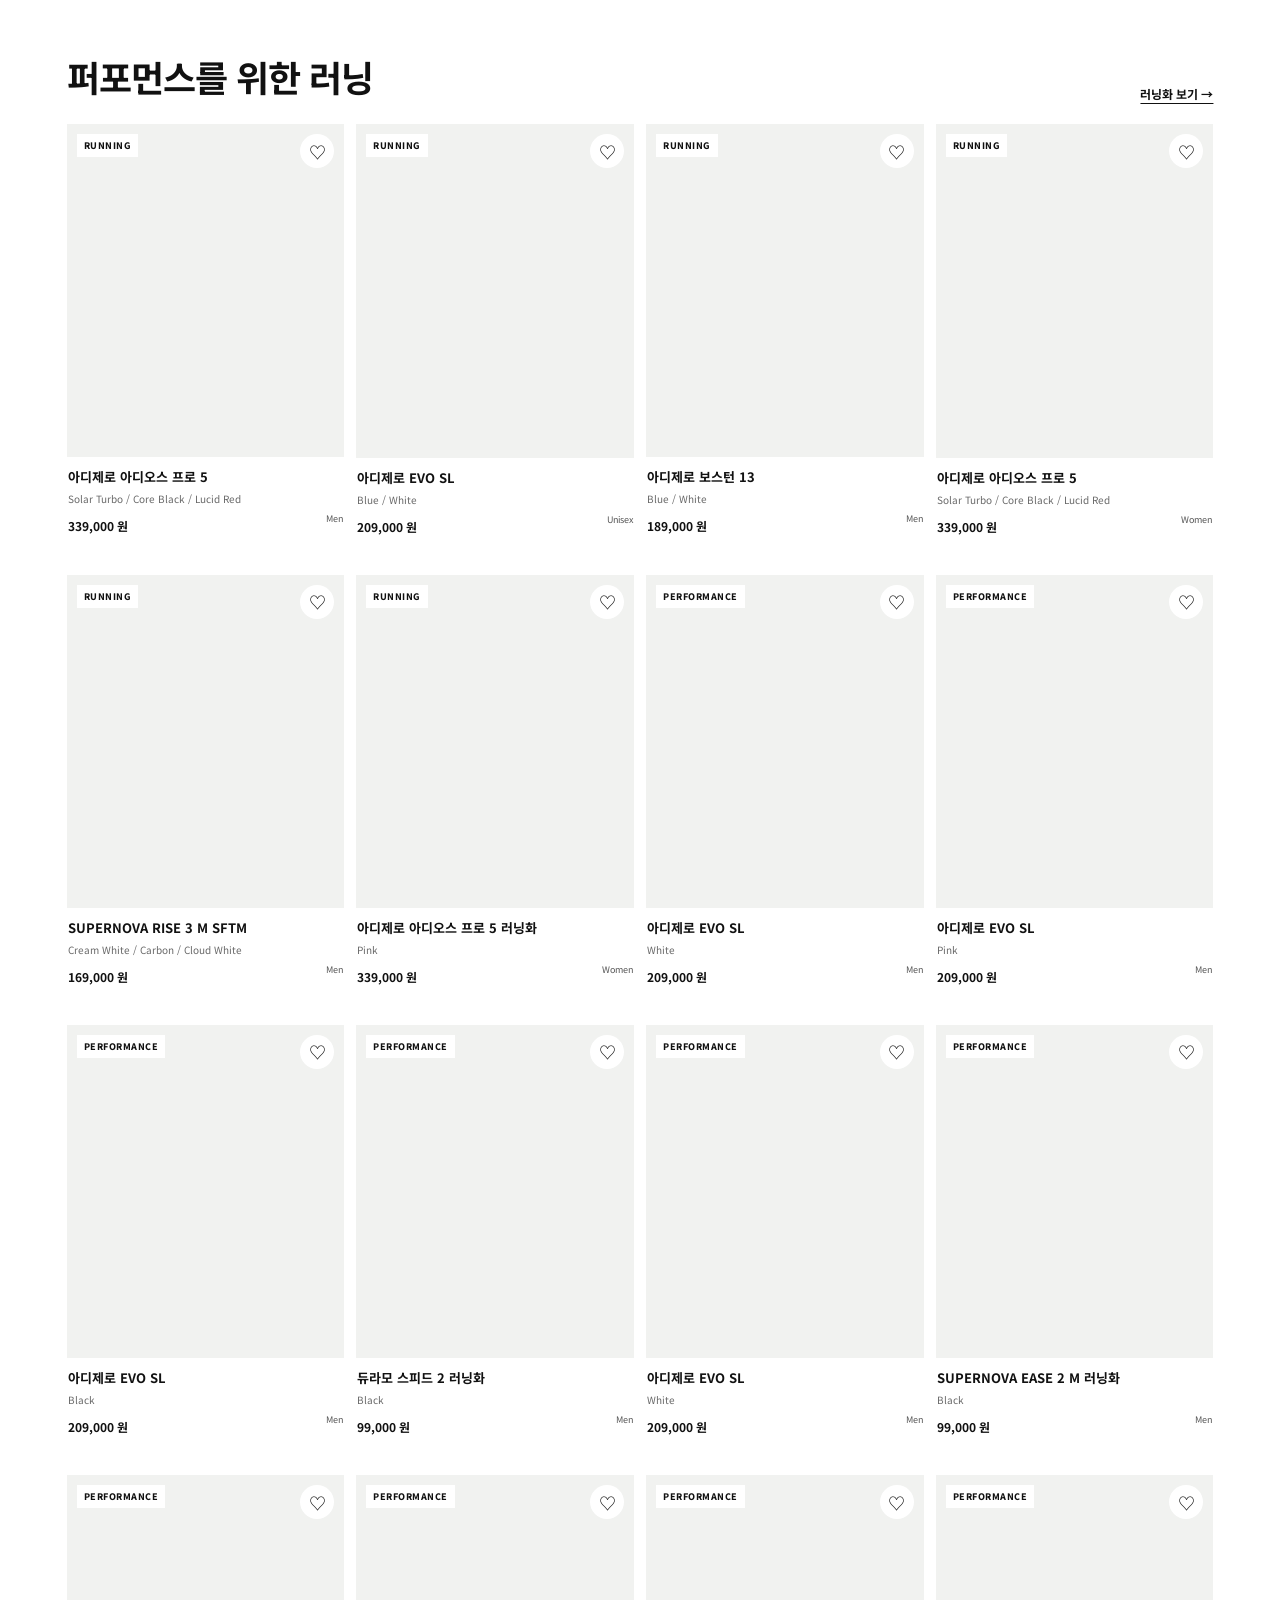
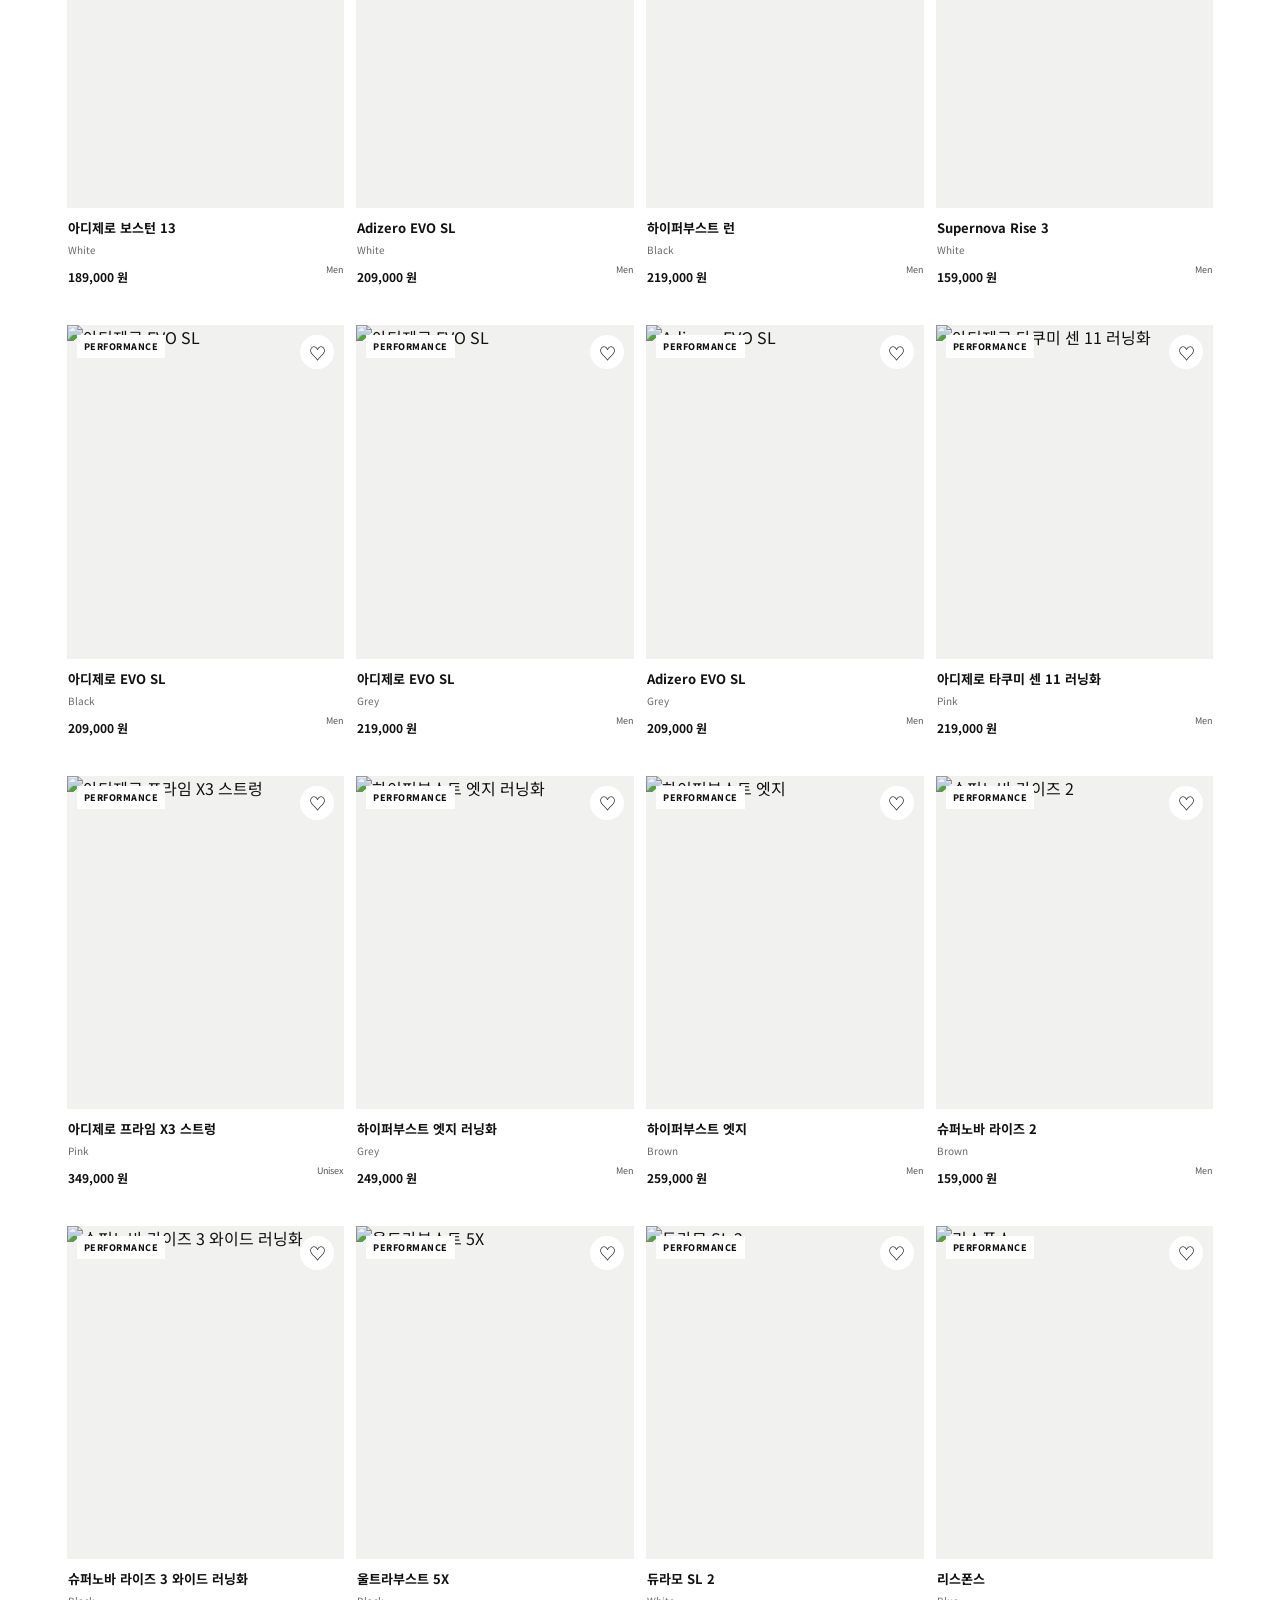
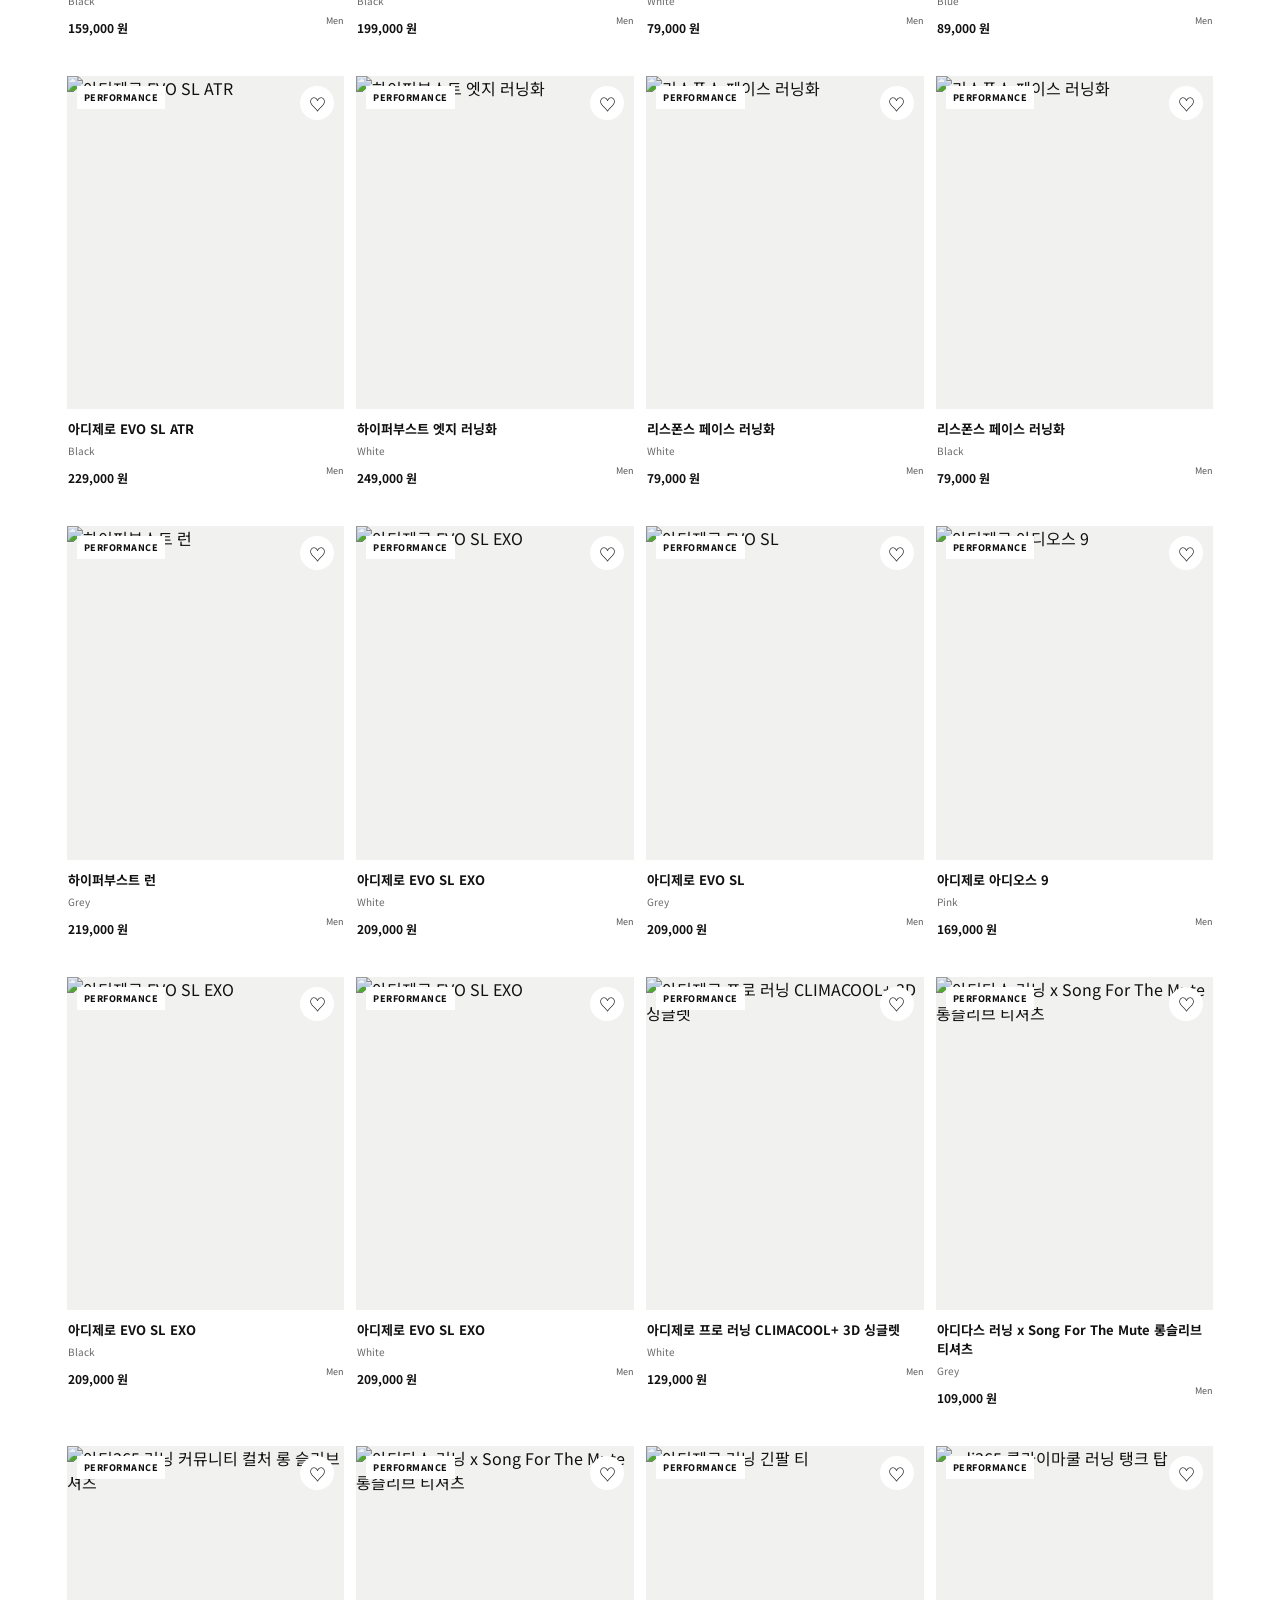
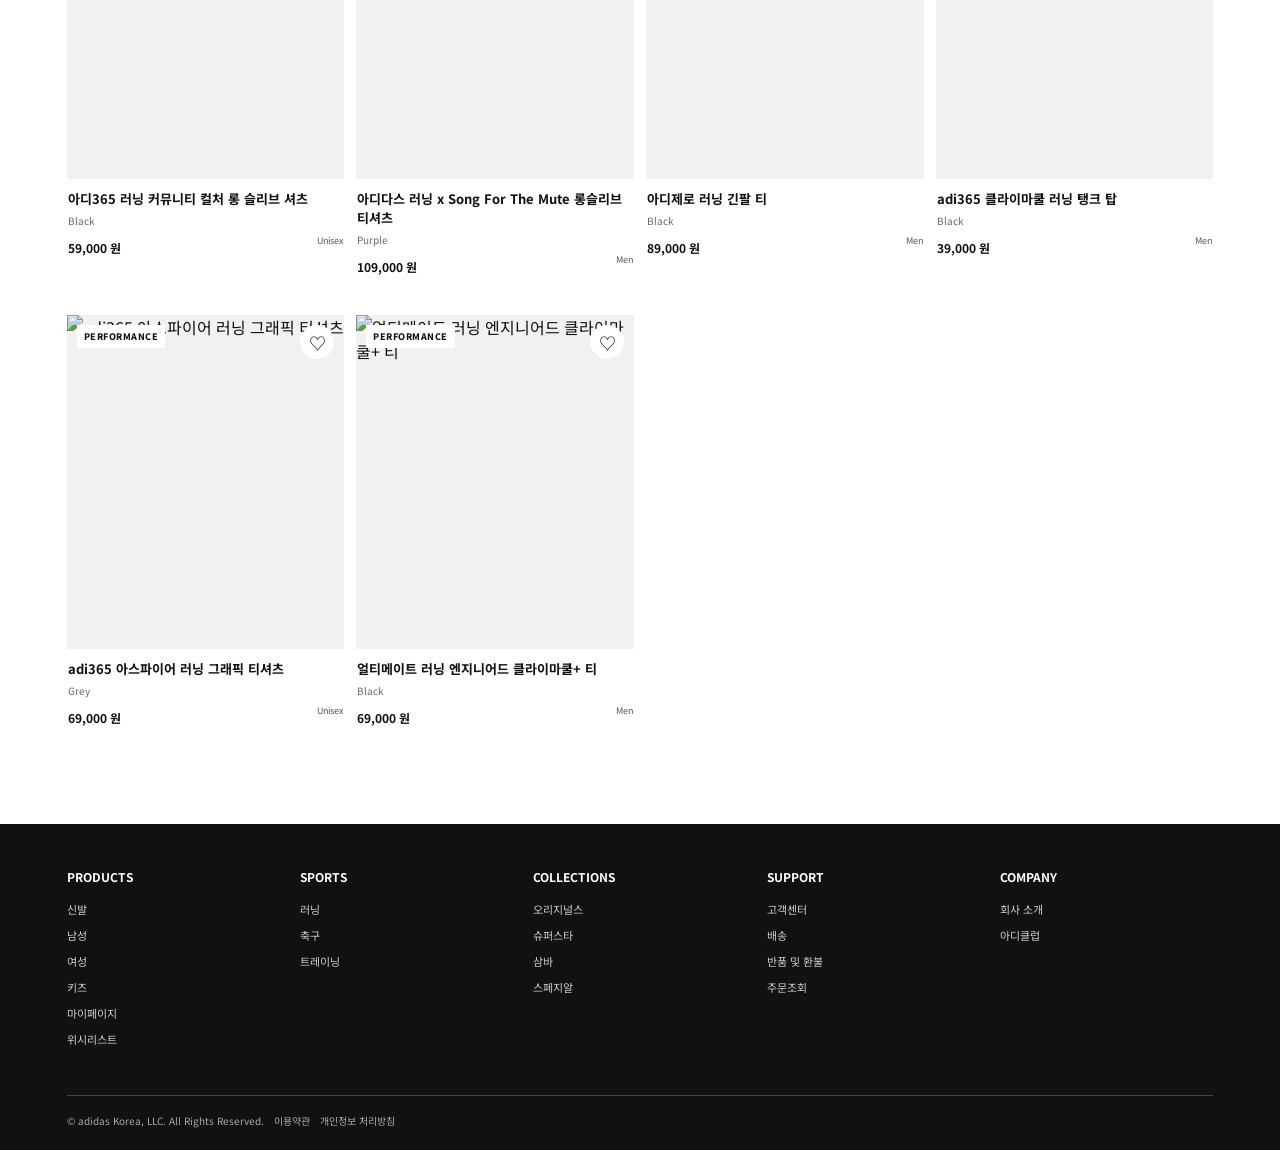
==== commit f7f241e3: "Add files via upload" ====
--- a/index.html
+++ b/index.html
@@ -1,12 +1,85 @@
 <!doctype html>
-<html lang="ko"><head><meta charset="utf-8"><meta name="viewport" content="width=device-width,initial-scale=1"><meta name="theme-color" content="#111"><link rel="manifest" href="manifest.webmanifest"><link rel="icon" type="image/png" sizes="192x192" href="adidas-app-192.png"><link rel="apple-touch-icon" href="adidas-app-192.png"><title>아디다스 공식 온라인 스토어</title><link rel="stylesheet" href="store.css"></head>
-<body data-page="home"><div id="siteHeader"></div>
-<main>
-  <section class="home-hero"><img src="superstar-jordan-banner.png" alt="SUPERSTAR X JORDAN 캠페인"><div class="home-hero-copy"><div class="eyebrow">ADIDAS ORIGINALS × JORDAN · LIMITED EDITION</div><h1>두 헤리티지의<br>만남.</h1><p>슈퍼스타의 클래식한 실루엣과 점프맨 디테일이 만난 한정 에디션.</p><a class="button-white" href="superstar-jordan.html">컬렉션 보기 <span>→</span></a></div></section>
-  <div class="store-container">
-    <section class="home-section"><div class="section-heading"><h2>카테고리별 쇼핑</h2><a href="shop.html?group=shoes">전체 상품 보기 →</a></div><div class="category-tiles"><a class="category-tile" href="shop.html?group=shoes"><img src="사진1_왼쪽측면.png" alt=""><span>신발 →</span></a><a class="category-tile" href="shop.html?group=apparel"><img src="https://assets.adidas.com/images/w_500%2Cf_auto%2Cq_auto/70a6980f8aab46d981b2caff95cc1ffb_9366/3_White_KE3537_21_model.jpg" alt=""><span>의류 →</span></a><a class="category-tile" href="shop.html?group=accessories"><img src="https://assets.adidas.com/images/w_500%2Cf_auto%2Cq_auto/9343f200fc4e45fab5b66e4a82f4fa54_9366/Black_KS4133_01_00_standard.jpg" alt=""><span>액세서리 →</span></a><a class="category-tile" href="shop.html?group=originals"><img src="https://assets.adidas.com/images/w_500%2Cf_auto%2Cq_auto/56cf3fa35119429eaad1c23fe228e741_9366/Grey_JQ7008_01_00_standard.jpg" alt=""><span>오리지널스 →</span></a><a class="category-tile" href="shop.html?group=running"><img src="https://assets.adidas.com/images/w_500%2Cf_auto%2Cq_auto/753efeb5c9a14ff6b27a553c275c39fe_9366/13_Blue_KI4776_HM1.jpg" alt=""><span>러닝 →</span></a><a class="category-tile" href="shop.html?group=football"><img src="https://assets.adidas.com/images/w_500%2Cf_auto%2Cq_auto/76fab24f47614338918eaeec1a0e15a5_9366/F50_FG_Green_KJ3433_22_model.jpg" alt=""><span>축구 →</span></a><a class="category-tile" href="shop.html?group=training"><img src="https://assets.adidas.com/images/w_500%2Cf_auto%2Cq_auto/9d2cd93dbb5c49eda4bb0950b386eb81_9366/Grey_LA6249_HM53.jpg" alt=""><span>트레이닝 →</span></a><a class="category-tile" href="shop.html?group=kids"><img src="https://assets.adidas.com/images/w_500%2Cf_auto%2Cq_auto/16e8c5ead8c84953977a2429f35731d9_9366/Pink_KK0449_01_00_standard.jpg" alt=""><span>키즈 →</span></a><a class="category-tile" href="shop.html?group=women"><img src="https://assets.adidas.com/images/w_500%2Cf_auto%2Cq_auto/8c179a7045a049c0b148382cd21a8190_9366/White_KJ8378_01_00_standard.jpg" alt=""><span>여성 →</span></a></div></section>
-    <section class="home-section"><div class="section-heading"><h2>지금 주목할 아이템</h2><a href="shop.html?group=shoes">모두 보기 →</a></div><div class="product-grid" id="featuredProducts"></div></section>
-  </div>
-  <section class="editorial-band"><div><h2>클래식은<br>새롭게 이어집니다.</h2><p>아디다스 오리지널스의 헤리티지를 오늘의 스타일로 만나보세요. 거리에서 시작된 아이콘부터 새로운 퍼포먼스까지, 지금 눈여겨볼 컬렉션을 모았습니다.</p><a class="button-black" href="shop.html?group=originals">오리지널스 쇼핑 <span>→</span></a></div><img src="사진2_두켤레.png" alt="슈퍼스타와 점프맨 디테일"></section>
-  <div class="store-container"><section class="home-section"><div class="section-heading"><h2>퍼포먼스를 위한 러닝</h2><a href="shop.html?group=running">러닝화 보기 →</a></div><div class="product-grid" id="runningProducts"></div></section></div>
-</main><div id="siteFooter"></div><div id="cartRoot"></div><div class="toast" id="storeToast" role="status"></div><script src="catalog.js"></script><script src="store.js"></script><script src="pwa.js"></script></body></html>
+<html lang="ko">
+
+<head>
+  <meta charset="utf-8">
+  <meta name="viewport" content="width=device-width,initial-scale=1">
+  <meta name="theme-color" content="#111">
+  <link rel="manifest" href="manifest.webmanifest">
+  <link rel="icon" type="image/png" href="adidas_logo.png">
+  <link rel="apple-touch-icon" href="adidas_logo.png">
+  <title>아디다스 공식 온라인 스토어</title>
+  <link rel="stylesheet" href="store.css">
+</head>
+
+<body data-page="home">
+  <div id="siteHeader"></div>
+  <main>
+    <section class="home-hero"><img src="superstar-jordan-banner.png" alt="SUPERSTAR X JORDAN 캠페인">
+      <div class="home-hero-copy">
+        <div class="eyebrow">ADIDAS ORIGINALS × JORDAN · LIMITED EDITION</div>
+        <h1>두 헤리티지의<br>만남.</h1>
+        <p>슈퍼스타의 클래식한 실루엣과 점프맨 디테일이 만난 한정 에디션.</p><a class="button-white" href="superstar-jordan.html">컬렉션 보기
+          <span>→</span></a>
+      </div>
+    </section>
+    <div class="store-container">
+      <section class="home-section">
+        <div class="section-heading">
+          <h2>카테고리별 쇼핑</h2><a href="shop.html?group=shoes">전체 상품 보기 →</a>
+        </div>
+        <div class="category-tiles"><a class="category-tile" href="shop.html?group=shoes"><img src="사진1_왼쪽측면.png"
+              alt=""><span>신발 →</span></a><a class="category-tile" href="shop.html?group=apparel"><img
+              src="https://assets.adidas.com/images/w_500%2Cf_auto%2Cq_auto/70a6980f8aab46d981b2caff95cc1ffb_9366/3_White_KE3537_21_model.jpg"
+              alt=""><span>의류 →</span></a><a class="category-tile" href="shop.html?group=accessories"><img
+              src="https://assets.adidas.com/images/w_500%2Cf_auto%2Cq_auto/9343f200fc4e45fab5b66e4a82f4fa54_9366/Black_KS4133_01_00_standard.jpg"
+              alt=""><span>액세서리 →</span></a><a class="category-tile" href="shop.html?group=originals"><img
+              src="https://assets.adidas.com/images/w_500%2Cf_auto%2Cq_auto/56cf3fa35119429eaad1c23fe228e741_9366/Grey_JQ7008_01_00_standard.jpg"
+              alt=""><span>오리지널스 →</span></a><a class="category-tile" href="shop.html?group=running"><img
+              src="https://assets.adidas.com/images/w_500%2Cf_auto%2Cq_auto/753efeb5c9a14ff6b27a553c275c39fe_9366/13_Blue_KI4776_HM1.jpg"
+              alt=""><span>러닝 →</span></a><a class="category-tile" href="shop.html?group=football"><img
+              src="https://assets.adidas.com/images/w_500%2Cf_auto%2Cq_auto/76fab24f47614338918eaeec1a0e15a5_9366/F50_FG_Green_KJ3433_22_model.jpg"
+              alt=""><span>축구 →</span></a><a class="category-tile" href="shop.html?group=training"><img
+              src="https://assets.adidas.com/images/w_500%2Cf_auto%2Cq_auto/9d2cd93dbb5c49eda4bb0950b386eb81_9366/Grey_LA6249_HM53.jpg"
+              alt=""><span>트레이닝 →</span></a><a class="category-tile" href="shop.html?group=kids"><img
+              src="https://assets.adidas.com/images/w_500%2Cf_auto%2Cq_auto/16e8c5ead8c84953977a2429f35731d9_9366/Pink_KK0449_01_00_standard.jpg"
+              alt=""><span>키즈 →</span></a><a class="category-tile" href="shop.html?group=women"><img
+              src="https://assets.adidas.com/images/w_500%2Cf_auto%2Cq_auto/8c179a7045a049c0b148382cd21a8190_9366/White_KJ8378_01_00_standard.jpg"
+              alt=""><span>여성 →</span></a><a class="category-tile" href="shop.html?group=caps"><img
+              src="https://assets.adidas.com/images/w_500%2Cf_auto%2Cq_auto/714b6f4c2adf458ba8ed6bca0c72178b_9366/Black_JC6023_01_00_standard.jpg"
+              alt=""><span>모자 →</span></a><a class="category-tile" href="shop.html?group=outlet"><img
+              src="https://assets.adidas.com/images/w_500%2Cf_auto%2Cq_auto/5bc04ee1388845ab9c2bc7e36c7d026e_9366/3-_Blue_IS7041_01_00_standard.jpg"
+              alt=""><span>아울렛 →</span></a></div>
+      </section>
+      <section class="home-section">
+        <div class="section-heading">
+          <h2>지금 주목할 아이템</h2><a href="shop.html?group=shoes">모두 보기 →</a>
+        </div>
+        <div class="product-grid" id="featuredProducts"></div>
+      </section>
+    </div>
+    <section class="editorial-band">
+      <div>
+        <h2>클래식은<br>새롭게 이어집니다.</h2>
+        <p>아디다스 오리지널스의 헤리티지를 오늘의 스타일로 만나보세요. 거리에서 시작된 아이콘부터 새로운 퍼포먼스까지, 지금 눈여겨볼 컬렉션을 모았습니다.</p><a class="button-black"
+          href="shop.html?group=originals">오리지널스 쇼핑 <span>→</span></a>
+      </div><img src="사진2_두켤레.png" alt="슈퍼스타와 점프맨 디테일">
+    </section>
+    <div class="store-container">
+      <section class="home-section">
+        <div class="section-heading">
+          <h2>퍼포먼스를 위한 러닝</h2><a href="shop.html?group=running">러닝화 보기 →</a>
+        </div>
+        <div class="product-grid" id="runningProducts"></div>
+      </section>
+    </div>
+  </main>
+  <div id="siteFooter"></div>
+  <div id="cartRoot"></div>
+  <div class="toast" id="storeToast" role="status"></div>
+  <script src="catalog.js"></script><script src="catalog-extra.js"></script>
+  <script src="store.js"></script>
+  <script src="pwa.js"></script>
+</body>
+
+</html>
--- a/store.css
+++ b/store.css
@@ -1,27 +1,27 @@
-@import url('https://fonts.googleapis.com/css2?family=Noto+Sans+KR:wght@400;500;600;700;800;900&display=swap');
-:root{--ink:#111;--line:#dedede;--muted:#686868;--paper:#f5f5f2;--acid:#ede734;--red:#a6382b}
-*{box-sizing:border-box}html{scroll-behavior:smooth}body{margin:0;color:var(--ink);font-family:'Noto Sans KR',Arial,sans-serif}button,input,select{font:inherit}button,a{color:inherit}button{cursor:pointer}a{text-decoration:none}
-.promo{min-height:32px;display:flex;align-items:center;justify-content:center;gap:9px;background:#111;color:#fff;font-size:11px}.promo a{text-decoration:underline;text-underline-offset:3px}
-.utility{height:35px;display:flex;justify-content:flex-end;align-items:center;gap:22px;padding:0 5.2%;font-size:11px}.utility a:hover{text-decoration:underline}
-.store-nav{height:68px;position:sticky;top:0;z-index:20;background:#fff;display:flex;align-items:center;gap:30px;padding:0 5.2%;border-bottom:1px solid #eee}
-.store-logo img{display:block;width:64px;height:auto}.store-links{height:100%;display:flex;align-items:center;gap:19px;flex:1}.store-links a{height:100%;display:flex;align-items:center;position:relative;font-size:12px;font-weight:800}.store-links a:hover:after{content:'';position:absolute;bottom:0;left:0;right:0;height:3px;background:#111}
-.store-tools{display:flex;align-items:center;gap:12px}.store-search{height:38px;display:flex;align-items:center;gap:7px;padding:0 10px;background:#f4f4f4;border-bottom:1px solid #111}.store-search input{width:130px;border:0;outline:0;background:transparent;font-size:12px}.store-search svg,.store-icon svg{width:20px;height:20px;fill:none;stroke:currentColor;stroke-width:1.6}.store-icon{position:relative;display:grid;place-items:center;width:30px;height:34px;border:0;background:none}.store-icon .count{position:absolute;right:-2px;top:-1px;min-width:15px;height:15px;padding:0 3px;border-radius:9px;background:#111;color:white;font-size:9px;text-align:center;line-height:15px}
-.store-container{max-width:1520px;margin:auto;padding:0 5.2%}.store-crumb{padding:20px 0;color:#666;font-size:11px}.store-crumb a:hover{text-decoration:underline}
-.product-page-gallery:has(img:only-child){grid-template-columns:1fr}
-.home-hero{position:relative;min-height:min(680px,62vw);display:flex;align-items:flex-end;overflow:hidden;background:#201d19;color:#fff}.home-hero img{position:absolute;inset:0;width:100%;height:100%;object-fit:cover;object-position:center}.home-hero:after{content:'';position:absolute;inset:0;background:linear-gradient(90deg,#0009,#0001 68%),linear-gradient(0deg,#0007,transparent 55%)}.home-hero-copy{position:relative;z-index:1;max-width:660px;padding:5.5%}.home-hero-copy .eyebrow{font-size:11px;letter-spacing:2px;font-weight:700}.home-hero-copy h1{max-width:650px;margin:16px 0;font-size:clamp(42px,7vw,92px);line-height:.97;letter-spacing:-4px}.home-hero-copy p{font-size:15px;line-height:1.7}.button-black,.button-white{min-height:48px;display:inline-flex;align-items:center;justify-content:center;gap:24px;padding:0 17px;background:#fff;color:#111;border:1px solid #fff;font-weight:700;font-size:12px}.button-black{background:#111;color:#fff;border-color:#111}.button-white:hover{background:var(--acid);border-color:var(--acid)}.button-black:hover{background:#333}
-.home-section{padding:66px 0 10px}.section-heading{display:flex;align-items:end;justify-content:space-between;gap:20px;margin-bottom:22px}.section-heading h2{margin:0;font-size:clamp(24px,3vw,36px);letter-spacing:-1px}.section-heading a{font-size:12px;font-weight:700;text-decoration:underline;text-underline-offset:4px}.category-tiles{display:grid;grid-template-columns:repeat(4,1fr);gap:10px}.category-tile{position:relative;min-height:220px;display:flex;align-items:flex-end;overflow:hidden;padding:18px;background:linear-gradient(145deg,#e2e4e3,#bfc4c1)}.category-tile:before{content:'';position:absolute;inset:0;background:linear-gradient(0deg,#0008,transparent 65%);transition:opacity .25s}.category-tile:nth-child(2){background:linear-gradient(145deg,#dfdbd1,#9a8d76)}.category-tile:nth-child(3){background:linear-gradient(145deg,#d8dcdf,#848b92)}.category-tile:nth-child(4){background:linear-gradient(145deg,#e3e1dc,#a9a39b)}.category-tile:hover:before{opacity:.7}.category-tile span{position:relative;color:#fff;font-size:17px;font-weight:800}
-.product-grid{display:grid;grid-template-columns:repeat(4,minmax(0,1fr));gap:28px 12px}.product-card{min-width:0;position:relative}.product-card>a:first-child{display:block}.product-card-image{position:relative;overflow:hidden;aspect-ratio:4/4.8;background:#f1f2f0}.product-card-image img{width:100%;height:100%;object-fit:cover;display:block;mix-blend-mode:multiply;transition:transform .35s}.product-card:hover .product-card-image img{transform:scale(1.035)}.product-badge{position:absolute;top:10px;left:10px;padding:5px 7px;background:#fff;font-size:9px;font-weight:800;letter-spacing:.5px}.product-wish{position:absolute;right:10px;top:10px;border:0;background:#fff;width:34px;height:34px;border-radius:50%;font-size:17px}.product-meta{padding:10px 1px}.product-meta h3{font-size:13px;margin:0 0 5px;font-weight:700}.product-meta p{margin:0 0 6px;font-size:10px;color:var(--muted)}.product-meta strong{font-size:12px}.product-meta .tag{float:right;font-size:9px;color:#555}
-.editorial-band{margin-top:70px;padding:50px 5.2%;background:#eeeae1;display:flex;align-items:center;justify-content:space-between;gap:35px}.editorial-band h2{font-size:clamp(28px,4vw,52px);margin:0 0 10px;letter-spacing:-1.5px}.editorial-band p{max-width:540px;color:#555;font-size:13px;line-height:1.8;margin:0 0 20px}.editorial-band img{width:min(38%,430px);mix-blend-mode:multiply}
-.category-heading{padding:28px 0 16px}.category-heading h1{font-size:32px;margin:0 0 9px}.category-heading p{color:#555;font-size:12px;margin:0}.category-controls{display:flex;align-items:center;justify-content:space-between;border-top:1px solid var(--line);border-bottom:1px solid var(--line);padding:13px 0;margin:13px 0 24px}.category-controls label{font-size:12px}.category-controls select{margin-left:8px;padding:8px 30px 8px 9px;border:1px solid #aaa;background:#fff}.result-count{color:#666;font-size:11px}.product-page{display:grid;grid-template-columns:minmax(0,1.5fr) minmax(340px,.75fr);gap:54px;align-items:start}.product-page-gallery{display:grid;grid-template-columns:1fr 1fr;gap:8px}.product-page-gallery img{width:100%;aspect-ratio:1;object-fit:cover;background:#f0f1ef;mix-blend-mode:multiply}.product-page-info{position:sticky;top:88px;padding:14px 0 25px}.product-page-info .eyebrow{color:#777;font-weight:700;font-size:10px;letter-spacing:1.1px}.product-page-info h1{font-size:29px;line-height:1.2;margin:12px 0 7px}.product-page-info .subtitle{color:#555;font-size:12px}.product-rating{font-size:12px;margin:16px 0 10px}.product-price{font-size:19px;font-weight:800;margin:18px 0}.product-color{font-size:12px;color:#555;margin:12px 0 18px}.size-title{display:flex;justify-content:space-between;align-items:center;font-size:12px;margin:20px 0 10px}.size-title a{text-decoration:underline}.product-sizes{display:grid;grid-template-columns:repeat(5,1fr);gap:7px}.product-sizes button{height:42px;background:white;border:1px solid #bbb;font-size:12px}.product-sizes button:hover,.product-sizes button.selected{border:2px solid #111}.detail-add{width:100%;height:53px;display:flex;justify-content:space-between;align-items:center;margin-top:18px;padding:0 17px;background:#111;color:#fff;border:0;font-size:13px;font-weight:700}.detail-add:hover{background:#333}.detail-desc{margin:25px 0;padding:20px 0;border-top:1px solid #ddd;border-bottom:1px solid #ddd;color:#555;font-size:12px;line-height:1.8}.store-rating-line{font-size:12px}
-.site-footer{margin-top:76px;padding:44px 5.2% 20px;background:#111;color:#fff}.footer-columns{max-width:1520px;margin:auto;display:grid;grid-template-columns:repeat(5,1fr);gap:20px}.footer-columns h3{font-size:12px;margin:0 0 16px}.footer-columns a{display:block;color:#ccc;font-size:11px;margin:10px 0}.footer-columns a:hover{color:#fff;text-decoration:underline}.footer-legal{max-width:1520px;margin:38px auto 0;padding-top:16px;border-top:1px solid #444;color:#aaa;font-size:10px;line-height:1.8}
-.cart-shade{display:none;position:fixed;inset:0;z-index:60;background:#0007}.cart-shade.open{display:block}.cart-panel{position:absolute;right:0;top:0;height:100%;width:min(440px,100%);padding:22px;background:#fff;overflow:auto;box-shadow:-8px 0 30px #0002}.cart-panel-head{display:flex;justify-content:space-between;align-items:center;padding-bottom:16px;border-bottom:1px solid #ddd}.cart-panel-head h2{font-size:19px;margin:0}.cart-close{border:0;background:none;font-size:26px}.cart-line{display:grid;grid-template-columns:90px 1fr;gap:13px;padding:17px 0;border-bottom:1px solid #ddd}.cart-line img{width:90px;height:90px;object-fit:cover;background:#f1f1ef;mix-blend-mode:multiply}.cart-line h3{margin:0 0 6px;font-size:13px}.cart-line p{margin:4px 0;color:#666;font-size:10px}.cart-quantity{display:flex;align-items:center;gap:9px;margin-top:9px}.cart-quantity button{width:26px;height:26px;border:1px solid #bbb;background:white}.cart-total{display:flex;justify-content:space-between;border-top:1px solid #ddd;padding:18px 0;font-size:13px;font-weight:800}.cart-empty{padding:60px 0;text-align:center;color:#555;font-size:13px}.checkout-form{display:grid;gap:12px}.checkout-form label{display:grid;gap:6px;font-size:11px;font-weight:700}.checkout-form input{border:1px solid #aaa;padding:12px;font:inherit;font-weight:400}.checkout-form button,.checkout-next{width:100%;min-height:48px;background:#111;color:#fff;border:0;margin-top:10px;font-weight:700}.checkout-option{display:flex!important;align-items:center;grid-template-columns:20px 1fr!important;gap:9px!important;padding:13px;border:1px solid #ddd}.order-status{margin-top:12px;padding:13px;background:#f3f3f1;font-size:11px;line-height:1.8}.toast{position:fixed;z-index:80;bottom:20px;left:50%;transform:translate(-50%,100px);padding:13px 20px;background:#111;color:#fff;font-size:12px;transition:.25s}.toast.show{transform:translate(-50%,0)}
-@media(max-width:900px){.store-nav{gap:18px;padding:0 3%}.store-links{gap:11px}.store-links a{font-size:10px}.store-container{padding:0 3%}.product-grid{grid-template-columns:repeat(3,minmax(0,1fr))}.product-page{gap:28px}.store-search input{width:85px}}
-.category-official-link{display:inline-block;margin-top:9px;font-size:11px;text-decoration:underline;text-underline-offset:3px}
-@media(max-width:650px){.promo{min-height:30px;font-size:10px}.utility{display:none}.store-nav{height:58px;padding:0 13px;gap:15px}.store-logo img{width:48px}.store-links{display:none}.store-tools{margin-left:auto;gap:7px}.store-search{width:32px;padding:0;justify-content:center;background:#fff;border:0}.store-search input{display:none}.store-container{padding:0 14px}.store-crumb{padding:13px 0;font-size:10px}.home-hero{min-height:590px;min-height:75svh}.home-hero img{object-position:58% center}.home-hero-copy{padding:24px}.home-hero-copy h1{font-size:51px;letter-spacing:-2.7px}.home-hero-copy p{font-size:12px}.category-tiles{grid-template-columns:repeat(2,1fr);gap:8px}.category-tile{min-height:155px;padding:12px}.category-tile span{font-size:14px}.home-section{padding-top:43px}.section-heading h2{font-size:23px}.section-heading a{font-size:10px}.product-grid{grid-template-columns:repeat(2,minmax(0,1fr));gap:19px 8px}.product-meta h3{font-size:12px}.product-meta strong{font-size:11px}.product-badge{top:7px;left:7px;font-size:8px}.product-wish{top:7px;right:7px;width:29px;height:29px}.editorial-band{margin-top:45px;padding:30px 18px;display:block}.editorial-band img{width:100%;max-height:210px;object-fit:cover;margin-top:18px}.category-heading{padding-top:15px}.category-heading h1{font-size:26px}.category-controls{align-items:flex-start;gap:8px}.product-page{display:flex;flex-direction:column;gap:0}.product-page-gallery{width:calc(100% + 28px);margin-left:-14px;display:flex;overflow:auto;scroll-snap-type:x mandatory}.product-page-gallery img{flex:0 0 100%;scroll-snap-align:start}.product-page-info{position:static;width:100%;padding-top:22px}.product-page-info h1{font-size:24px}.product-sizes{grid-template-columns:repeat(4,1fr)}.footer-columns{grid-template-columns:repeat(2,1fr);gap:20px 13px}.site-footer{padding:35px 18px 17px}.footer-legal{margin-top:25px}.cart-panel{padding:18px}}
-.store-tools{position:relative}.search-results{display:none;position:absolute;z-index:45;right:155px;top:44px;width:min(390px,calc(100vw - 28px));max-height:70vh;overflow:auto;background:#fff;border:1px solid #ddd;box-shadow:0 12px 30px #0002}.search-results.open{display:block}.search-hit{display:grid;grid-template-columns:58px 1fr auto;align-items:center;gap:11px;padding:9px;border-bottom:1px solid #eee}.search-hit:hover{background:#f5f5f5}.search-hit img{width:58px;height:58px;object-fit:cover;background:#f1f1ef}.search-hit span{display:grid;gap:5px}.search-hit b{font-size:12px}.search-hit small{color:#666;font-size:10px}.search-hit strong{font-size:10px}.search-empty{margin:0;padding:18px;font-size:12px;color:#555}.checkout-note{margin:12px 0;color:#666;font-size:10px;line-height:1.6}
-.search-results{right:0;left:auto}
-@media(max-width:650px){.store-nav{gap:10px}.store-logo img{width:42px}.store-tools{gap:4px}.store-search{width:clamp(118px,36vw,150px);padding:0 7px;gap:5px}.store-search input{display:block;width:100%;min-width:0;font-size:11px}.store-icon{width:27px}.search-results{right:0;left:auto;top:43px;width:min(360px,calc(100vw - 24px))}}
-.category-tile img{position:absolute;z-index:0;inset:0;width:100%;height:100%;object-fit:cover;transition:transform .4s}.category-tile:before{z-index:1;background:linear-gradient(0deg,#0009,transparent 72%)}.category-tile:hover img{transform:scale(1.045)}.category-tile span{z-index:2}
-.cart-panel{width:min(480px,100vw);padding:24px clamp(16px,4vw,26px)}.cart-panel-head{position:sticky;top:0;z-index:2;padding:14px 0;background:#fff}.cart-item-row{display:grid;grid-template-columns:104px minmax(0,1fr);gap:15px;padding:18px 0;border-bottom:1px solid #e4e4e4}.cart-item-row>img{width:104px;height:112px;object-fit:cover;background:#f1f2f0}.cart-item-copy h3{margin:0 0 7px;font-size:14px}.cart-item-copy p{margin:4px 0;color:#666;font-size:11px;line-height:1.5}.cart-item-copy>strong{display:block;margin-top:8px;font-size:12px}.cart-quantity{gap:7px}.cart-quantity span{min-width:20px;text-align:center;font-size:12px}.checkout-summary{margin:16px 0;padding:16px;background:#f4f4f2;font-size:12px;line-height:1.8}.checkout-summary p{margin:7px 0;color:#555}.checkout-summary>strong{display:block;margin-top:10px}
-.order-card{margin:16px 0;padding:16px;border:1px solid #ddd;background:#fff}.order-card>header{display:flex;justify-content:space-between;align-items:flex-start;gap:12px;padding-bottom:12px;border-bottom:1px solid #eee}.order-card>header div{display:grid;gap:5px}.order-card>header b{font-size:14px}.order-card>header small,.order-card small{color:#666;font-size:10px}.order-card-product{display:grid;grid-template-columns:68px 1fr;align-items:center;gap:12px;padding:12px 0;border-bottom:1px solid #eee}.order-card-product img{width:68px;height:68px;object-fit:cover;background:#f2f2f0}.order-card-product p{font-size:11px;line-height:1.6;margin:0}.order-card-total{display:flex;justify-content:space-between;padding:12px 0;font-size:11px}.order-tracking{padding:14px;background:#f4f4f2}.order-tracking>b{font-size:12px}.order-tracking>p{margin:7px 0;color:#555;font-size:10px}.tracking-meter{height:6px;margin:13px 0 5px;background:#ddd;overflow:hidden}.tracking-meter span{display:block;height:100%;background:#111;transition:width .4s}.tracking-timeline{display:grid;grid-template-columns:repeat(4,minmax(0,1fr));margin:16px 0 13px}.tracking-step{position:relative;display:grid;justify-items:center;gap:7px;text-align:center}.tracking-step:after{position:absolute;content:'';height:1px;left:50%;right:-50%;top:6px;background:#ccc}.tracking-step:last-child:after{display:none}.tracking-step i{position:relative;z-index:1;width:13px;height:13px;border:1px solid #aaa;border-radius:50%;background:#f4f4f2}.tracking-step.done i,.tracking-step.current i{border-color:#111;background:#111}.tracking-step span{font-size:9px;line-height:1.4;color:#666}.tracking-step.current span{color:#111;font-weight:800}.tracking-destination{display:grid;gap:8px;padding-top:11px;border-top:1px solid #ddd;font-size:10px;line-height:1.6;overflow-wrap:anywhere}.tracking-map-link{justify-self:start;font-size:10px;font-weight:700;text-decoration:underline;text-underline-offset:3px}.tracking-disclaimer{display:block;margin-top:10px;color:#777;font-size:9px;line-height:1.5}.cancel-order-button{width:100%;min-height:42px;margin-top:10px;border:1px solid #111;background:#fff;font-size:11px;font-weight:700}.cancel-order-button:hover{background:#f2f2f2}
-@media(max-width:650px){.cart-panel{width:100vw;padding:17px 15px}.cart-item-row{grid-template-columns:86px minmax(0,1fr);gap:12px}.cart-item-row>img{width:86px;height:96px}.order-card{padding:13px}.order-card>header{display:grid}.tracking-step span{font-size:8px}}
+@import url('https://fonts.googleapis.com/css2?family=Noto+Sans+KR:wght@400;500;600;700;800;900&display=swap');
+:root{--ink:#111;--line:#dedede;--muted:#686868;--paper:#f5f5f2;--acid:#ede734;--red:#a6382b}
+*{box-sizing:border-box}html{scroll-behavior:smooth}body{margin:0;color:var(--ink);font-family:'Noto Sans KR',Arial,sans-serif}button,input,select{font:inherit}button,a{color:inherit}button{cursor:pointer}a{text-decoration:none}
+.promo{min-height:32px;display:flex;align-items:center;justify-content:center;gap:9px;background:#111;color:#fff;font-size:11px}.promo a{text-decoration:underline;text-underline-offset:3px}
+.utility{height:35px;display:flex;justify-content:flex-end;align-items:center;gap:22px;padding:0 5.2%;font-size:11px}.utility a:hover{text-decoration:underline}
+.store-nav{height:68px;position:sticky;top:0;z-index:20;background:#fff;display:flex;align-items:center;gap:30px;padding:0 5.2%;border-bottom:1px solid #eee}
+.store-logo img{display:block;width:64px;height:auto}.store-links{height:100%;display:flex;align-items:center;gap:19px;flex:1}.store-links a{height:100%;display:flex;align-items:center;position:relative;font-size:12px;font-weight:800}.store-links a:hover:after{content:'';position:absolute;bottom:0;left:0;right:0;height:3px;background:#111}
+.store-tools{display:flex;align-items:center;gap:12px}.store-search{height:38px;display:flex;align-items:center;gap:7px;padding:0 10px;background:#f4f4f4;border-bottom:1px solid #111}.store-search input{width:130px;border:0;outline:0;background:transparent;font-size:12px}.store-search svg,.store-icon svg{width:20px;height:20px;fill:none;stroke:currentColor;stroke-width:1.6}.store-icon{position:relative;display:grid;place-items:center;width:30px;height:34px;border:0;background:none}.store-icon .count{position:absolute;right:-2px;top:-1px;min-width:15px;height:15px;padding:0 3px;border-radius:9px;background:#111;color:white;font-size:9px;text-align:center;line-height:15px}
+.store-container{max-width:1520px;margin:auto;padding:0 5.2%}.store-crumb{padding:20px 0;color:#666;font-size:11px}.store-crumb a:hover{text-decoration:underline}
+.product-page-gallery:has(img:only-child){grid-template-columns:1fr}
+.home-hero{position:relative;min-height:min(680px,62vw);display:flex;align-items:flex-end;overflow:hidden;background:#201d19;color:#fff}.home-hero img{position:absolute;inset:0;width:100%;height:100%;object-fit:cover;object-position:center}.home-hero:after{content:'';position:absolute;inset:0;background:linear-gradient(90deg,#0009,#0001 68%),linear-gradient(0deg,#0007,transparent 55%)}.home-hero-copy{position:relative;z-index:1;max-width:660px;padding:5.5%}.home-hero-copy .eyebrow{font-size:11px;letter-spacing:2px;font-weight:700}.home-hero-copy h1{max-width:650px;margin:16px 0;font-size:clamp(42px,7vw,92px);line-height:.97;letter-spacing:-4px}.home-hero-copy p{font-size:15px;line-height:1.7}.button-black,.button-white{min-height:48px;display:inline-flex;align-items:center;justify-content:center;gap:24px;padding:0 17px;background:#fff;color:#111;border:1px solid #fff;font-weight:700;font-size:12px}.button-black{background:#111;color:#fff;border-color:#111}.button-white:hover{background:var(--acid);border-color:var(--acid)}.button-black:hover{background:#333}
+.home-section{padding:66px 0 10px}.section-heading{display:flex;align-items:end;justify-content:space-between;gap:20px;margin-bottom:22px}.section-heading h2{margin:0;font-size:clamp(24px,3vw,36px);letter-spacing:-1px}.section-heading a{font-size:12px;font-weight:700;text-decoration:underline;text-underline-offset:4px}.category-tiles{display:grid;grid-template-columns:repeat(4,1fr);gap:10px}.category-tile{position:relative;min-height:220px;display:flex;align-items:flex-end;overflow:hidden;padding:18px;background:linear-gradient(145deg,#e2e4e3,#bfc4c1)}.category-tile:before{content:'';position:absolute;inset:0;background:linear-gradient(0deg,#0008,transparent 65%);transition:opacity .25s}.category-tile:nth-child(2){background:linear-gradient(145deg,#dfdbd1,#9a8d76)}.category-tile:nth-child(3){background:linear-gradient(145deg,#d8dcdf,#848b92)}.category-tile:nth-child(4){background:linear-gradient(145deg,#e3e1dc,#a9a39b)}.category-tile:hover:before{opacity:.7}.category-tile span{position:relative;color:#fff;font-size:17px;font-weight:800}
+.product-grid{display:grid;grid-template-columns:repeat(4,minmax(0,1fr));gap:28px 12px}.product-card{min-width:0;position:relative}.product-card>a:first-child{display:block}.product-card-image{position:relative;overflow:hidden;aspect-ratio:4/4.8;background:#f1f2f0}.product-card-image img{width:100%;height:100%;object-fit:cover;display:block;mix-blend-mode:multiply;transition:transform .35s}.product-card:hover .product-card-image img{transform:scale(1.035)}.product-badge{position:absolute;top:10px;left:10px;padding:5px 7px;background:#fff;font-size:9px;font-weight:800;letter-spacing:.5px}.product-wish{position:absolute;right:10px;top:10px;border:0;background:#fff;width:34px;height:34px;border-radius:50%;font-size:17px}.product-meta{padding:10px 1px}.product-meta h3{font-size:13px;margin:0 0 5px;font-weight:700}.product-meta p{margin:0 0 6px;font-size:10px;color:var(--muted)}.product-meta strong{font-size:12px}.product-meta .tag{float:right;font-size:9px;color:#555}
+.editorial-band{margin-top:70px;padding:50px 5.2%;background:#eeeae1;display:flex;align-items:center;justify-content:space-between;gap:35px}.editorial-band h2{font-size:clamp(28px,4vw,52px);margin:0 0 10px;letter-spacing:-1.5px}.editorial-band p{max-width:540px;color:#555;font-size:13px;line-height:1.8;margin:0 0 20px}.editorial-band img{width:min(38%,430px);mix-blend-mode:multiply}
+.category-heading{padding:28px 0 16px}.category-heading h1{font-size:32px;margin:0 0 9px}.category-heading p{color:#555;font-size:12px;margin:0}.category-controls{display:flex;align-items:center;justify-content:space-between;border-top:1px solid var(--line);border-bottom:1px solid var(--line);padding:13px 0;margin:13px 0 24px}.category-controls label{font-size:12px}.category-controls select{margin-left:8px;padding:8px 30px 8px 9px;border:1px solid #aaa;background:#fff}.result-count{color:#666;font-size:11px}.product-page{display:grid;grid-template-columns:minmax(0,1.5fr) minmax(340px,.75fr);gap:54px;align-items:start}.product-page-gallery{display:grid;grid-template-columns:1fr 1fr;gap:8px}.product-page-gallery img{width:100%;aspect-ratio:1;object-fit:cover;background:#f0f1ef;mix-blend-mode:multiply}.product-page-info{position:sticky;top:88px;padding:14px 0 25px}.product-page-info .eyebrow{color:#777;font-weight:700;font-size:10px;letter-spacing:1.1px}.product-page-info h1{font-size:29px;line-height:1.2;margin:12px 0 7px}.product-page-info .subtitle{color:#555;font-size:12px}.product-rating{font-size:12px;margin:16px 0 10px}.product-price{font-size:19px;font-weight:800;margin:18px 0}.product-color{font-size:12px;color:#555;margin:12px 0 18px}.size-title{display:flex;justify-content:space-between;align-items:center;font-size:12px;margin:20px 0 10px}.size-title a{text-decoration:underline}.product-sizes{display:grid;grid-template-columns:repeat(5,1fr);gap:7px}.product-sizes button{height:42px;background:white;border:1px solid #bbb;font-size:12px}.product-sizes button:hover,.product-sizes button.selected{border:2px solid #111}.detail-add{width:100%;height:53px;display:flex;justify-content:space-between;align-items:center;margin-top:18px;padding:0 17px;background:#111;color:#fff;border:0;font-size:13px;font-weight:700}.detail-add:hover{background:#333}.detail-desc{margin:25px 0;padding:20px 0;border-top:1px solid #ddd;border-bottom:1px solid #ddd;color:#555;font-size:12px;line-height:1.8}.store-rating-line{font-size:12px}
+.site-footer{margin-top:76px;padding:44px 5.2% 20px;background:#111;color:#fff}.footer-columns{max-width:1520px;margin:auto;display:grid;grid-template-columns:repeat(5,1fr);gap:20px}.footer-columns h3{font-size:12px;margin:0 0 16px}.footer-columns a{display:block;color:#ccc;font-size:11px;margin:10px 0}.footer-columns a:hover{color:#fff;text-decoration:underline}.footer-legal{max-width:1520px;margin:38px auto 0;padding-top:16px;border-top:1px solid #444;color:#aaa;font-size:10px;line-height:1.8}
+.cart-shade{display:none;position:fixed;inset:0;z-index:60;background:#0007}.cart-shade.open{display:block}.cart-panel{position:absolute;right:0;top:0;height:100%;width:min(440px,100%);padding:22px;background:#fff;overflow:auto;box-shadow:-8px 0 30px #0002}.cart-panel-head{display:flex;justify-content:space-between;align-items:center;padding-bottom:16px;border-bottom:1px solid #ddd}.cart-panel-head h2{font-size:19px;margin:0}.cart-close{border:0;background:none;font-size:26px}.cart-line{display:grid;grid-template-columns:90px 1fr;gap:13px;padding:17px 0;border-bottom:1px solid #ddd}.cart-line img{width:90px;height:90px;object-fit:cover;background:#f1f1ef;mix-blend-mode:multiply}.cart-line h3{margin:0 0 6px;font-size:13px}.cart-line p{margin:4px 0;color:#666;font-size:10px}.cart-quantity{display:flex;align-items:center;gap:9px;margin-top:9px}.cart-quantity button{width:26px;height:26px;border:1px solid #bbb;background:white}.cart-total{display:flex;justify-content:space-between;border-top:1px solid #ddd;padding:18px 0;font-size:13px;font-weight:800}.cart-empty{padding:60px 0;text-align:center;color:#555;font-size:13px}.checkout-form{display:grid;gap:12px}.checkout-form label{display:grid;gap:6px;font-size:11px;font-weight:700}.checkout-form input{border:1px solid #aaa;padding:12px;font:inherit;font-weight:400}.checkout-form button,.checkout-next{width:100%;min-height:48px;background:#111;color:#fff;border:0;margin-top:10px;font-weight:700}.checkout-option{display:flex!important;align-items:center;grid-template-columns:20px 1fr!important;gap:9px!important;padding:13px;border:1px solid #ddd}.order-status{margin-top:12px;padding:13px;background:#f3f3f1;font-size:11px;line-height:1.8}.toast{position:fixed;z-index:80;bottom:20px;left:50%;transform:translate(-50%,100px);padding:13px 20px;background:#111;color:#fff;font-size:12px;transition:.25s}.toast.show{transform:translate(-50%,0)}
+@media(max-width:900px){.store-nav{gap:18px;padding:0 3%}.store-links{gap:11px}.store-links a{font-size:10px}.store-container{padding:0 3%}.product-grid{grid-template-columns:repeat(3,minmax(0,1fr))}.product-page{gap:28px}.store-search input{width:85px}}
+.category-official-link{display:inline-block;margin-top:9px;font-size:11px;text-decoration:underline;text-underline-offset:3px}
+@media(max-width:650px){.promo{min-height:30px;font-size:10px}.utility{display:none}.store-nav{height:58px;padding:0 13px;gap:15px}.store-logo img{width:48px}.store-links{display:none}.store-tools{margin-left:auto;gap:7px}.store-search{width:32px;padding:0;justify-content:center;background:#fff;border:0}.store-search input{display:none}.store-container{padding:0 14px}.store-crumb{padding:13px 0;font-size:10px}.home-hero{min-height:590px;min-height:75svh}.home-hero img{object-position:58% center}.home-hero-copy{padding:24px}.home-hero-copy h1{font-size:51px;letter-spacing:-2.7px}.home-hero-copy p{font-size:12px}.category-tiles{grid-template-columns:repeat(2,1fr);gap:8px}.category-tile{min-height:155px;padding:12px}.category-tile span{font-size:14px}.home-section{padding-top:43px}.section-heading h2{font-size:23px}.section-heading a{font-size:10px}.product-grid{grid-template-columns:repeat(2,minmax(0,1fr));gap:19px 8px}.product-meta h3{font-size:12px}.product-meta strong{font-size:11px}.product-badge{top:7px;left:7px;font-size:8px}.product-wish{top:7px;right:7px;width:29px;height:29px}.editorial-band{margin-top:45px;padding:30px 18px;display:block}.editorial-band img{width:100%;max-height:210px;object-fit:cover;margin-top:18px}.category-heading{padding-top:15px}.category-heading h1{font-size:26px}.category-controls{align-items:flex-start;gap:8px}.product-page{display:flex;flex-direction:column;gap:0}.product-page-gallery{width:calc(100% + 28px);margin-left:-14px;display:flex;overflow:auto;scroll-snap-type:x mandatory}.product-page-gallery img{flex:0 0 100%;scroll-snap-align:start}.product-page-info{position:static;width:100%;padding-top:22px}.product-page-info h1{font-size:24px}.product-sizes{grid-template-columns:repeat(4,1fr)}.footer-columns{grid-template-columns:repeat(2,1fr);gap:20px 13px}.site-footer{padding:35px 18px 17px}.footer-legal{margin-top:25px}.cart-panel{padding:18px}}
+.store-tools{position:relative}.search-results{display:none;position:absolute;z-index:45;right:155px;top:44px;width:min(390px,calc(100vw - 28px));max-height:70vh;overflow:auto;background:#fff;border:1px solid #ddd;box-shadow:0 12px 30px #0002}.search-results.open{display:block}.search-hit{display:grid;grid-template-columns:58px 1fr auto;align-items:center;gap:11px;padding:9px;border-bottom:1px solid #eee}.search-hit:hover{background:#f5f5f5}.search-hit img{width:58px;height:58px;object-fit:cover;background:#f1f1ef}.search-hit span{display:grid;gap:5px}.search-hit b{font-size:12px}.search-hit small{color:#666;font-size:10px}.search-hit strong{font-size:10px}.search-empty{margin:0;padding:18px;font-size:12px;color:#555}.checkout-note{margin:12px 0;color:#666;font-size:10px;line-height:1.6}
+.search-results{right:0;left:auto}
+@media(max-width:650px){.store-nav{gap:10px}.store-logo img{width:42px}.store-tools{gap:4px}.store-search{width:clamp(118px,36vw,150px);padding:0 7px;gap:5px}.store-search input{display:block;width:100%;min-width:0;font-size:11px}.store-icon{width:27px}.search-results{right:0;left:auto;top:43px;width:min(360px,calc(100vw - 24px))}}
+.category-tile img{position:absolute;z-index:0;inset:0;width:100%;height:100%;object-fit:cover;transition:transform .4s}.category-tile:before{z-index:1;background:linear-gradient(0deg,#0009,transparent 72%)}.category-tile:hover img{transform:scale(1.045)}.category-tile span{z-index:2}
+.cart-panel{width:min(480px,100vw);padding:24px clamp(16px,4vw,26px)}.cart-panel-head{position:sticky;top:0;z-index:2;padding:14px 0;background:#fff}.cart-item-row{display:grid;grid-template-columns:104px minmax(0,1fr);gap:15px;padding:18px 0;border-bottom:1px solid #e4e4e4}.cart-item-row>img{width:104px;height:112px;object-fit:cover;background:#f1f2f0}.cart-item-copy h3{margin:0 0 7px;font-size:14px}.cart-item-copy p{margin:4px 0;color:#666;font-size:11px;line-height:1.5}.cart-item-copy>strong{display:block;margin-top:8px;font-size:12px}.cart-quantity{gap:7px}.cart-quantity span{min-width:20px;text-align:center;font-size:12px}.checkout-summary{margin:16px 0;padding:16px;background:#f4f4f2;font-size:12px;line-height:1.8}.checkout-summary p{margin:7px 0;color:#555}.checkout-summary>strong{display:block;margin-top:10px}
+.order-card{margin:16px 0;padding:16px;border:1px solid #ddd;background:#fff}.order-card>header{display:flex;justify-content:space-between;align-items:flex-start;gap:12px;padding-bottom:12px;border-bottom:1px solid #eee}.order-card>header div{display:grid;gap:5px}.order-card>header b{font-size:14px}.order-card>header small,.order-card small{color:#666;font-size:10px}.order-card-product{display:grid;grid-template-columns:68px 1fr;align-items:center;gap:12px;padding:12px 0;border-bottom:1px solid #eee}.order-card-product img{width:68px;height:68px;object-fit:cover;background:#f2f2f0}.order-card-product p{font-size:11px;line-height:1.6;margin:0}.order-card-total{display:flex;justify-content:space-between;padding:12px 0;font-size:11px}.order-tracking{padding:14px;background:#f4f4f2}.order-tracking>b{font-size:12px}.order-tracking>p{margin:7px 0;color:#555;font-size:10px}.tracking-meter{height:6px;margin:13px 0 5px;background:#ddd;overflow:hidden}.tracking-meter span{display:block;height:100%;background:#111;transition:width .4s}.tracking-timeline{display:grid;grid-template-columns:repeat(4,minmax(0,1fr));margin:16px 0 13px}.tracking-step{position:relative;display:grid;justify-items:center;gap:7px;text-align:center}.tracking-step:after{position:absolute;content:'';height:1px;left:50%;right:-50%;top:6px;background:#ccc}.tracking-step:last-child:after{display:none}.tracking-step i{position:relative;z-index:1;width:13px;height:13px;border:1px solid #aaa;border-radius:50%;background:#f4f4f2}.tracking-step.done i,.tracking-step.current i{border-color:#111;background:#111}.tracking-step span{font-size:9px;line-height:1.4;color:#666}.tracking-step.current span{color:#111;font-weight:800}.tracking-destination{display:grid;gap:8px;padding-top:11px;border-top:1px solid #ddd;font-size:10px;line-height:1.6;overflow-wrap:anywhere}.tracking-map-link{justify-self:start;font-size:10px;font-weight:700;text-decoration:underline;text-underline-offset:3px}.tracking-disclaimer{display:block;margin-top:10px;color:#777;font-size:9px;line-height:1.5}.cancel-order-button{width:100%;min-height:42px;margin-top:10px;border:1px solid #111;background:#fff;font-size:11px;font-weight:700}.cancel-order-button:hover{background:#f2f2f2}
+@media(max-width:650px){.cart-panel{width:100vw;padding:17px 15px}.cart-item-row{grid-template-columns:86px minmax(0,1fr);gap:12px}.cart-item-row>img{width:86px;height:96px}.order-card{padding:13px}.order-card>header{display:grid}.tracking-step span{font-size:8px}}
